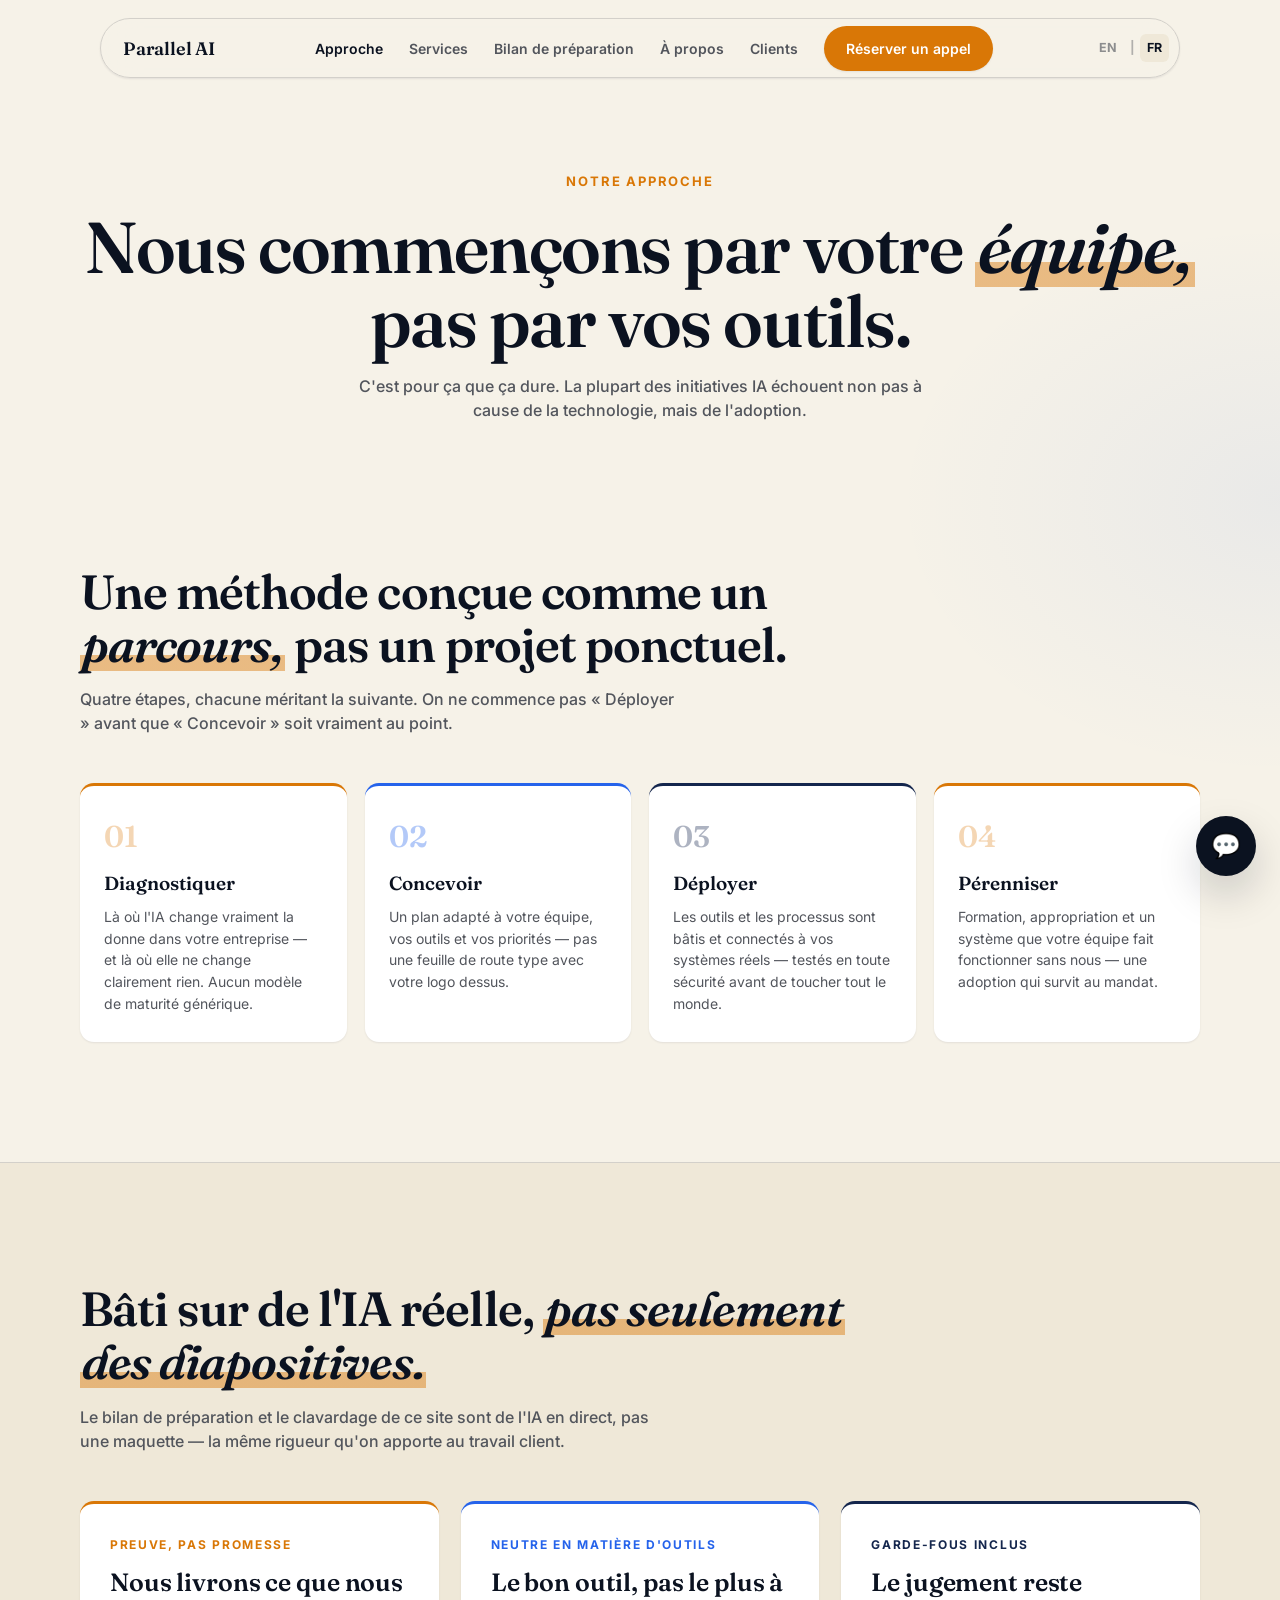
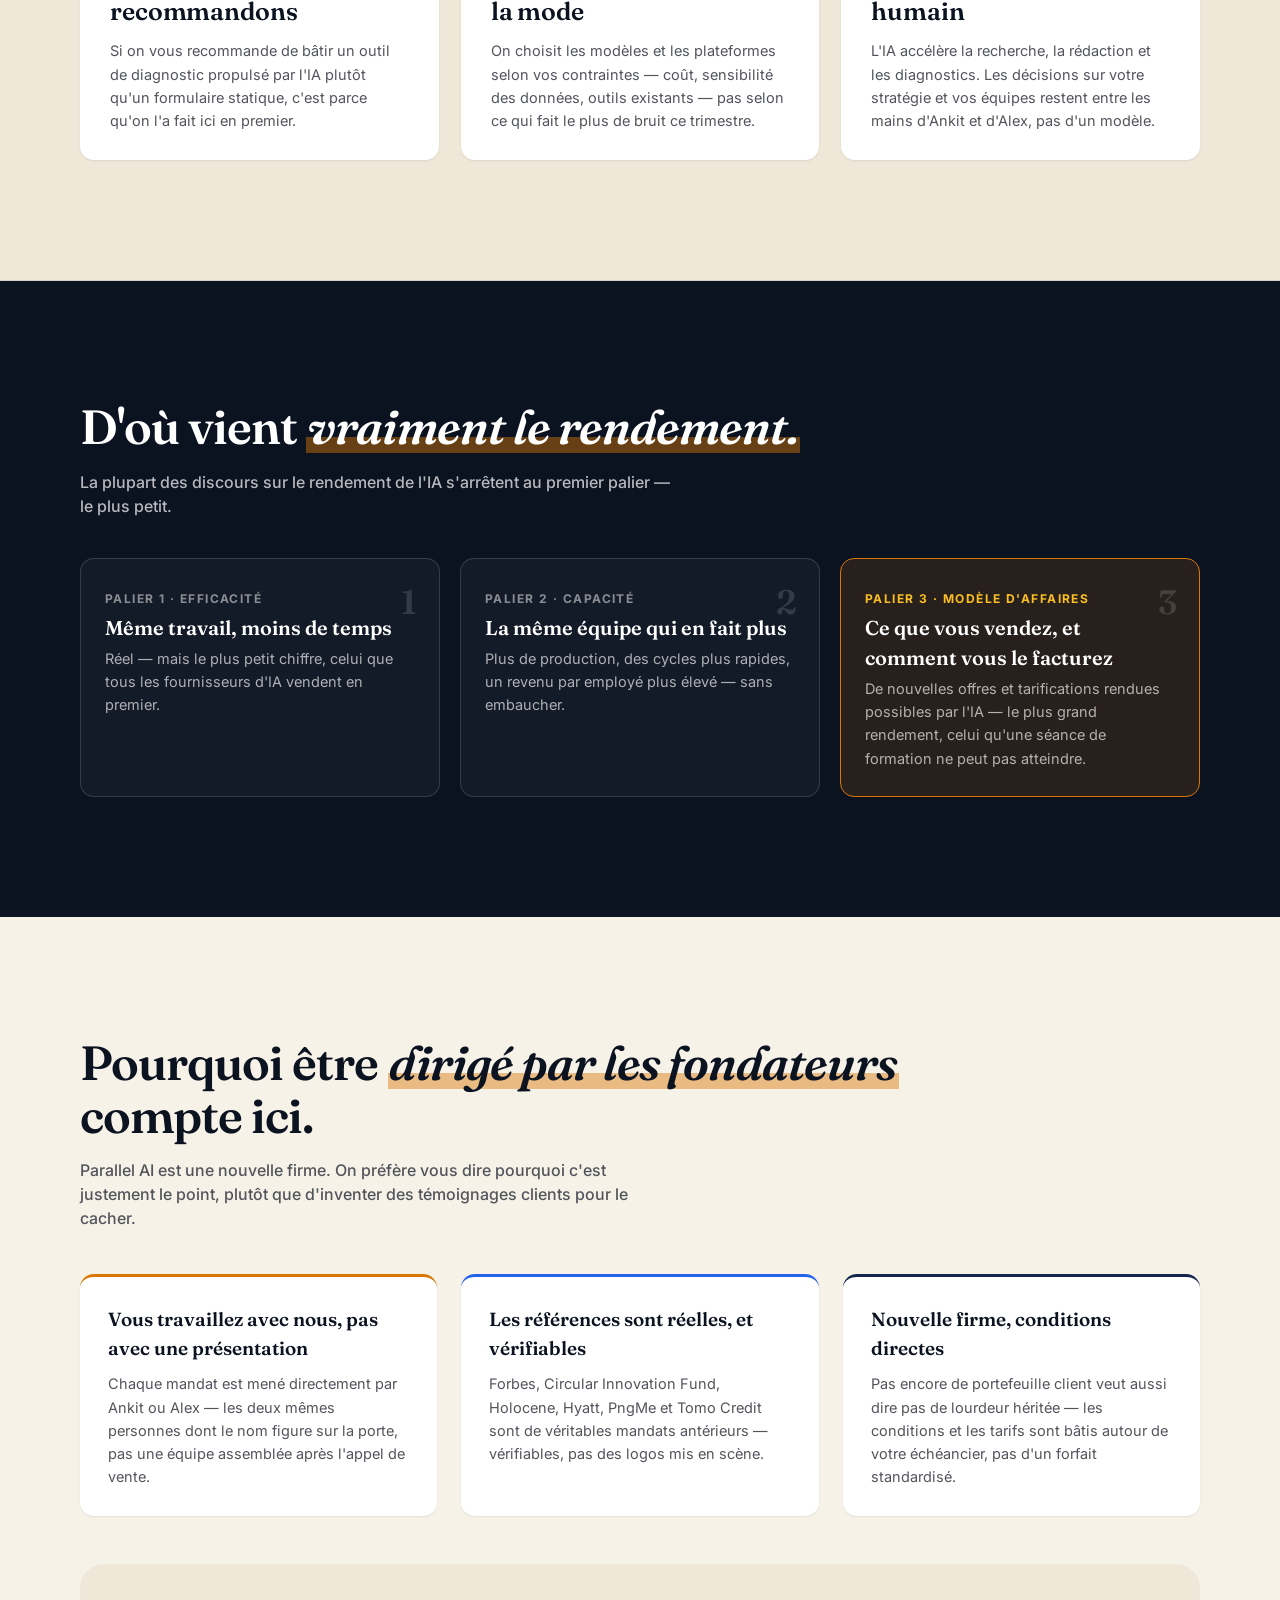
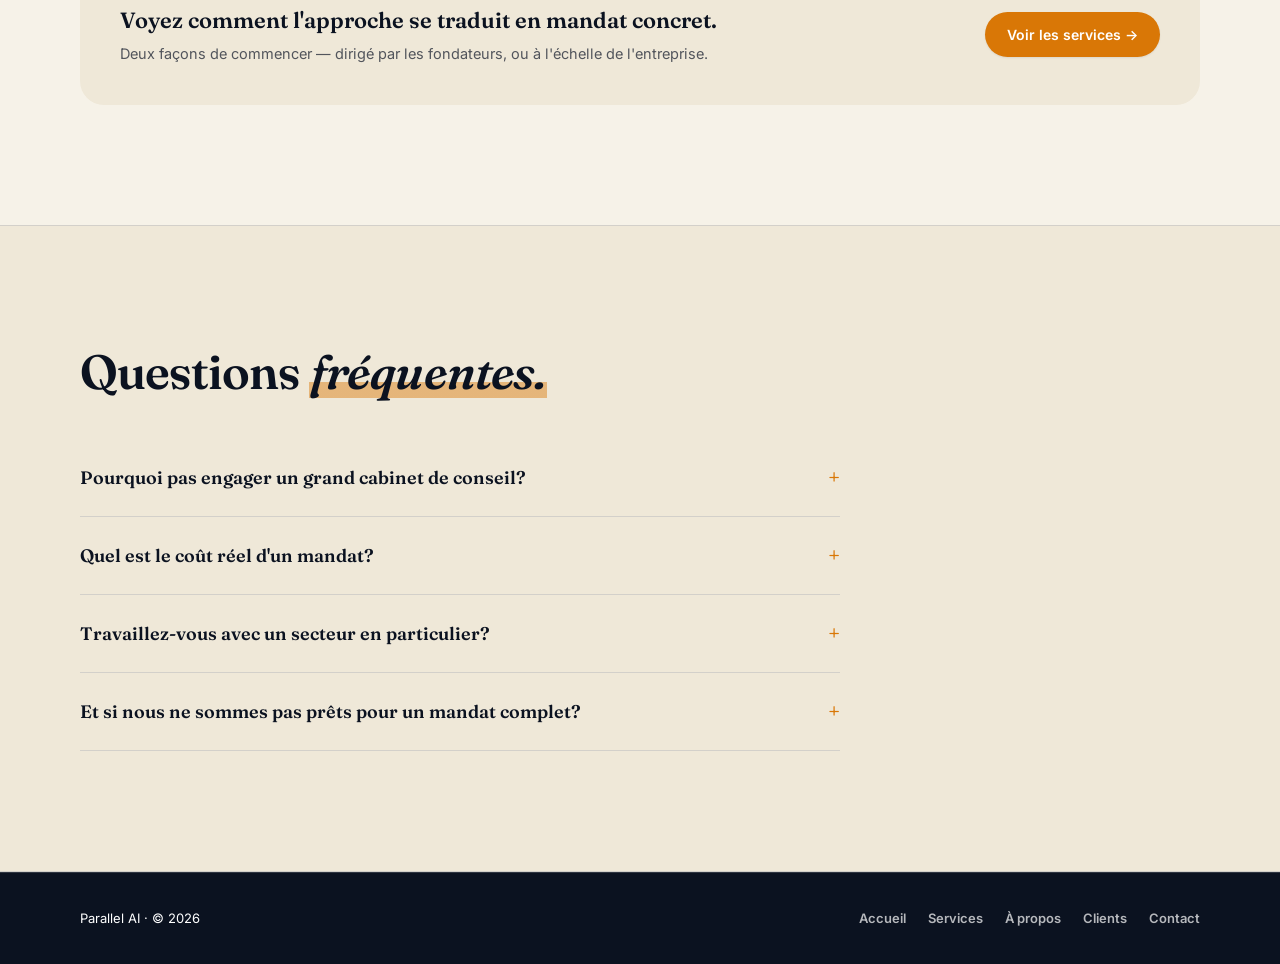
==== approach-fr.html @ 8f19efd1 "Add French/English bilingual toggle across the site Sibling -fr.html page for every route, a shared " ====
<!DOCTYPE html>
<html lang="fr">
<head>
<meta charset="UTF-8">
<meta name="viewport" content="width=device-width, initial-scale=1.0">
<title>Approche — Parallel AI</title>
<meta name="description" content="Comment fonctionne l'approche de Parallel AI en conseil IA : une méthode conçue comme un parcours, pas un projet ponctuel — diagnostiquer, concevoir, déployer, pérenniser.">
<link rel="preconnect" href="https://fonts.googleapis.com">
<link rel="preconnect" href="https://fonts.gstatic.com" crossorigin>
<link href="https://fonts.googleapis.com/css2?family=Fraunces:opsz,wght@9..144,500;9..144,600&family=Inter:wght@400;500;600;700;800&display=swap" rel="stylesheet">
<link rel="stylesheet" href="assets/styles.css">
</head>
<body>

<nav class="floatnav" id="nav">
  <div class="nav-pill" id="navpill">
    <a class="brand" href="index-fr.html">Parallel AI</a>
    <div class="nav-links">
      <a class="navlink" href="approach-fr.html">Approche</a>
      <a class="navlink" href="services-fr.html">Services</a>
      <a class="navlink" href="readiness-fr.html">Bilan de préparation</a>
      <a class="navlink" href="founders-fr.html">À propos</a>
      <a class="navlink" href="clients-fr.html">Clients</a>
      <a href="contact-fr.html" class="btn btn-primary">Réserver un appel</a>
    </div>
    <div class="lang-toggle"><a href="approach.html">EN</a><span>|</span><a href="approach-fr.html" class="active">FR</a></div>
    <button class="hamburger" id="hamburger" aria-label="Menu"></button>
  </div>
</nav>

<header class="pagehead">
  <div class="wrap">
    <p class="eyebrow reveal">Notre approche</p>
    <h1 class="display reveal">Nous commençons par votre <em>équipe,</em> pas par vos outils.</h1>
    <p class="ch-sub reveal" style="margin-left:auto;margin-right:auto;text-align:center;">C'est pour ça que ça dure. La plupart des initiatives IA échouent non pas à cause de la technologie, mais de l'adoption.</p>
  </div>
</header>

<section class="section tight">
  <div class="wrap">
    <h2 class="display reveal">Une méthode conçue comme un <em>parcours,</em> pas un projet ponctuel.</h2>
    <p class="ch-sub reveal">Quatre étapes, chacune méritant la suivante. On ne commence pas « Déployer » avant que « Concevoir » soit vraiment au point.</p>
    <div class="grid-4">
      <div class="step reveal">
        <div class="step-n">01</div>
        <h3>Diagnostiquer</h3>
        <p>Là où l'IA change vraiment la donne dans votre entreprise — et là où elle ne change clairement rien. Aucun modèle de maturité générique.</p>
      </div>
      <div class="step reveal">
        <div class="step-n">02</div>
        <h3>Concevoir</h3>
        <p>Un plan adapté à votre équipe, vos outils et vos priorités — pas une feuille de route type avec votre logo dessus.</p>
      </div>
      <div class="step reveal">
        <div class="step-n">03</div>
        <h3>Déployer</h3>
        <p>Les outils et les processus sont bâtis et connectés à vos systèmes réels — testés en toute sécurité avant de toucher tout le monde.</p>
      </div>
      <div class="step reveal">
        <div class="step-n">04</div>
        <h3>Pérenniser</h3>
        <p>Formation, appropriation et un système que votre équipe fait fonctionner sans nous — une adoption qui survit au mandat.</p>
      </div>
    </div>
  </div>
</section>

<section class="section bg-surface">
  <div class="wrap">
    <h2 class="display reveal">Bâti sur de l'IA réelle, <em>pas seulement des diapositives.</em></h2>
    <p class="ch-sub reveal">Le bilan de préparation et le clavardage de ce site sont de l'IA en direct, pas une maquette — la même rigueur qu'on apporte au travail client.</p>
    <div class="grid-3">
      <div class="card reveal">
        <span class="k">Preuve, pas promesse</span>
        <h3>Nous livrons ce que nous recommandons</h3>
        <p>Si on vous recommande de bâtir un outil de diagnostic propulsé par l'IA plutôt qu'un formulaire statique, c'est parce qu'on l'a fait ici en premier.</p>
      </div>
      <div class="card reveal">
        <span class="k">Neutre en matière d'outils</span>
        <h3>Le bon outil, pas le plus à la mode</h3>
        <p>On choisit les modèles et les plateformes selon vos contraintes — coût, sensibilité des données, outils existants — pas selon ce qui fait le plus de bruit ce trimestre.</p>
      </div>
      <div class="card reveal">
        <span class="k">Garde-fous inclus</span>
        <h3>Le jugement reste humain</h3>
        <p>L'IA accélère la recherche, la rédaction et les diagnostics. Les décisions sur votre stratégie et vos équipes restent entre les mains d'Ankit et d'Alex, pas d'un modèle.</p>
      </div>
    </div>
  </div>
</section>

<section class="section bg-dark">
  <div class="wrap">
    <h2 class="display reveal">D'où vient <em>vraiment le rendement.</em></h2>
    <p class="ch-sub reveal">La plupart des discours sur le rendement de l'IA s'arrêtent au premier palier — le plus petit.</p>
    <div class="pg-grid3">
      <div class="tier-box reveal"><span class="tb-n">1</span><span class="tb-k">Palier 1 · Efficacité</span><h3>Même travail, moins de temps</h3><p>Réel — mais le plus petit chiffre, celui que tous les fournisseurs d'IA vendent en premier.</p></div>
      <div class="tier-box reveal"><span class="tb-n">2</span><span class="tb-k">Palier 2 · Capacité</span><h3>La même équipe qui en fait plus</h3><p>Plus de production, des cycles plus rapides, un revenu par employé plus élevé — sans embaucher.</p></div>
      <div class="tier-box t3 reveal"><span class="tb-n">3</span><span class="tb-k">Palier 3 · Modèle d'affaires</span><h3>Ce que vous vendez, et comment vous le facturez</h3><p>De nouvelles offres et tarifications rendues possibles par l'IA — le plus grand rendement, celui qu'une séance de formation ne peut pas atteindre.</p></div>
    </div>
  </div>
</section>

<section class="section">
  <div class="wrap">
    <h2 class="display reveal">Pourquoi être <em>dirigé par les fondateurs</em> compte ici.</h2>
    <p class="ch-sub reveal">Parallel AI est une nouvelle firme. On préfère vous dire pourquoi c'est justement le point, plutôt que d'inventer des témoignages clients pour le cacher.</p>
    <div class="trust-grid">
      <div class="trust-card reveal">
        <h4>Vous travaillez avec nous, pas avec une présentation</h4>
        <p>Chaque mandat est mené directement par Ankit ou Alex — les deux mêmes personnes dont le nom figure sur la porte, pas une équipe assemblée après l'appel de vente.</p>
      </div>
      <div class="trust-card reveal">
        <h4>Les références sont réelles, et vérifiables</h4>
        <p>Forbes, Circular Innovation Fund, Holocene, Hyatt, PngMe et Tomo Credit sont de véritables mandats antérieurs — vérifiables, pas des logos mis en scène.</p>
      </div>
      <div class="trust-card reveal">
        <h4>Nouvelle firme, conditions directes</h4>
        <p>Pas encore de portefeuille client veut aussi dire pas de lourdeur héritée — les conditions et les tarifs sont bâtis autour de votre échéancier, pas d'un forfait standardisé.</p>
      </div>
    </div>
    <div class="cta-band reveal">
      <div>
        <h3>Voyez comment l'approche se traduit en mandat concret.</h3>
        <p>Deux façons de commencer — dirigé par les fondateurs, ou à l'échelle de l'entreprise.</p>
      </div>
      <a href="services-fr.html" class="btn btn-primary">Voir les services →</a>
    </div>
  </div>
</section>

<section class="section bg-surface" id="faq">
  <div class="wrap">
    <h2 class="display reveal">Questions <em>fréquentes.</em></h2>
    <div class="faq-list">
      <details class="faq-item reveal">
        <summary>Pourquoi pas engager un grand cabinet de conseil?</summary>
        <p>Surtout une question d'échelle — un grand cabinet vous donne un associé pour l'appel de vente et des analystes pour le travail. Ici, les fondateurs font le travail eux-mêmes. C'est un compromis : moins de profondeur d'équipe, mais plus d'imputabilité directe et de rapidité.</p>
      </details>
      <details class="faq-item reveal">
        <summary>Quel est le coût réel d'un mandat?</summary>
        <p>On n'a pas publié de tarifs fixes — Parallel AI est assez jeune pour préférer adapter le prix à votre situation lors d'un appel plutôt que de citer un chiffre qui ne correspond pas. Demandez au concierge ou réservez un appel pour en discuter vraiment.</p>
      </details>
      <details class="faq-item reveal">
        <summary>Travaillez-vous avec un secteur en particulier?</summary>
        <p>Le parcours direct d'Ankit est en fintech et technologies propres, mais la méthode — diagnostiquer, concevoir, déployer, pérenniser — n'est pas propre à un secteur. Si votre équipe a des outils d'IA sans adoption, ou aucune stratégie du tout, c'est le vrai signal à surveiller.</p>
      </details>
      <details class="faq-item reveal">
        <summary>Et si nous ne sommes pas prêts pour un mandat complet?</summary>
        <p>Commencez par le bilan de préparation gratuit — quatre questions, aucun courriel, un bilan généré en direct par l'IA sur votre situation. Il est conçu pour vous dire honnêtement si le moment n'est pas bon, pas seulement pour vous convaincre.</p>
      </details>
    </div>
  </div>
</section>

<section class="foot bg-dark" style="padding-top:36px;">
  <div class="wrap" style="display:flex;justify-content:space-between;align-items:center;gap:20px;flex-wrap:wrap;width:100%;">
    <span>Parallel AI · © 2026</span>
    <div class="foot-links">
      <a href="index-fr.html">Accueil</a><a href="services-fr.html">Services</a><a href="founders-fr.html">À propos</a><a href="clients-fr.html">Clients</a><a href="contact-fr.html">Contact</a>
    </div>
  </div>
</section>

<div class="bot" id="bot">
  <span class="bot-icon">💬</span>
  <div class="bot-head">
    <span class="dot"></span>
    <div class="who">Concierge Parallel<span>Assisté par IA, posez vos questions</span></div>
    <button class="bot-close" id="bot-close">×</button>
  </div>
  <div class="bot-panel">
    <div class="bot-thread" id="bot-thread">
      <div class="msg bot-m">Des questions sur la stratégie IA, l'adoption ou notre façon de travailler? Demandez-moi n'importe quoi — je répondrai honnêtement.</div>
    </div>
    <div class="bot-chips" id="bot-chips">
      <button class="bot-chip">Quel est le coût d'un mandat?</button>
      <button class="bot-chip">Pourquoi pas un grand cabinet de conseil?</button>
      <button class="bot-chip">Puis-je parler à quelqu'un?</button>
    </div>
    <div class="bot-input-row">
      <input type="text" id="bot-input" placeholder="Posez votre question…">
      <button class="bot-send" id="bot-send">Envoyer</button>
    </div>
  </div>
</div>

<script src="assets/site.js"></script>
</body>
</html>
---- assets/styles.css ----
/* ==========================================================================
   Parallel AI — shared design system

   v2 palette (warmed up toward a more "natural" feel — bosio.digital was
   the reference point for the warmth/highlight *idea*, not the exact
   values: ink/paper/highlighter-mark as a family of moves, not a hex-for-
   hex copy of their cream/black/yellow. Parallel AI keeps its own values
   throughout):
     - --background/--surface moved from a cool pale-blue-white to a warm
       paper tone — the single biggest lever for "natural vs. corporate SaaS."
     - --accent is now amber (was electric blue) — amber is the primary
       highlight/CTA color site-wide: buttons, the headline highlighter-mark
       under emphasized words, progress dots, badges.
     - --link (was named --annotation) carries the demoted blue — still
       present as a secondary accent (the 2nd color in card-grid rotations),
       just no longer the loudest color on the page.
     - --secondary (dark navy) is unchanged — still used for dark surfaces,
       avatar-initial backgrounds, and the 3rd rotation color.
   Spacing/layout convention (--pad-h / --section-py / --max-w responsive
   token pattern) modeled on sophrosynesystems.org's Section/Container
   approach — unchanged, bosio's own spacing scale is already close to this.
   ========================================================================== */

:root {
  --primary: #0B1220;
  --secondary: #14264D;
  --background: #F6F2E8;
  --accent: #D97706;
  --surface: #EFE8D8;
  --link: #2563EB;
  --ink: #0B1220;
  --ink-soft: color-mix(in srgb, var(--ink) 70%, var(--background));
  --ink-muted: color-mix(in srgb, var(--ink) 45%, var(--background));
  --line: color-mix(in srgb, var(--ink) 15%, var(--background));
  --line-strong: color-mix(in srgb, var(--ink) 30%, var(--background));
  --font-display: 'Fraunces', Georgia, serif;
  --font-body: 'Inter', -apple-system, BlinkMacSystemFont, 'Segoe UI', sans-serif;
  --r-md: 8px; --r-lg: 14px; --r-xl: 24px; --r-pill: 999px;
  --shadow-sm: 0 1px 2px color-mix(in srgb, var(--ink) 8%, transparent);
  --shadow-md: 0 4px 14px color-mix(in srgb, var(--ink) 12%, transparent);
  --shadow-lg: 0 18px 40px color-mix(in srgb, var(--ink) 18%, transparent);
  --ease: cubic-bezier(0.16, 1, 0.3, 1);

  /* layout rhythm */
  --pad-h: 80px;
  --max-w: 1200px;
  --section-py: 120px;
}
@media (max-width: 1024px) { :root { --pad-h: 48px; } }
@media (max-width: 768px)  { :root { --pad-h: 28px; --section-py: 72px; } }
@media (max-width: 480px)  { :root { --pad-h: 20px; --section-py: 56px; } }

* { box-sizing: border-box; margin: 0; padding: 0; }
html { scroll-behavior: smooth; }
body { font-family: var(--font-body); color: var(--ink); line-height: 1.5; overflow-x: hidden;
  background:
    radial-gradient(720px 480px at 12% -8%, color-mix(in srgb, var(--accent) 7%, transparent), transparent 65%),
    radial-gradient(640px 460px at 100% 12%, color-mix(in srgb, var(--link) 6%, transparent), transparent 60%),
    var(--background);
}
img { max-width: 100%; display: block; }
a { color: inherit; text-decoration: none; }
button { font-family: inherit; cursor: pointer; }

/* amber highlighter-mark utility */
.hl { background: color-mix(in srgb, var(--accent) 30%, transparent); padding: 0 .12em; border-radius: 3px; }
.bg-dark .hl { background: color-mix(in srgb, var(--accent) 42%, transparent); }

.wrap { max-width: var(--max-w); margin: 0 auto; }
.section { padding: var(--section-py) var(--pad-h); position: relative; }
.section.tight { padding-top: calc(var(--section-py) * 0.2); }
.section.bg-surface { background: var(--surface); border-top: 1px solid var(--line); border-bottom: 1px solid var(--line); }
.section.bg-white { background: #fff; border-top: 1px solid var(--line); border-bottom: 1px solid var(--line); }
.section.bg-dark { background: var(--primary); color: #fff; }
.hairline { height: 1px; background: var(--line); border: 0; }

/* hidden only once JS confirms it can reveal them again — no-JS visitors always see content */
.js .reveal { opacity: 0; transform: translateY(16px); transition: opacity .6s var(--ease), transform .6s var(--ease); }
.reveal.in { opacity: 1; transform: translateY(0); }
@media (prefers-reduced-motion: reduce) {
  .js .reveal { opacity: 1; transform: none; transition: none; }
}

/* ---------- type ---------- */
.eyebrow { font-size: 13px; letter-spacing: .14em; text-transform: uppercase; font-weight: 700; color: var(--accent); margin-bottom: 18px; }
.bg-dark .eyebrow { color: #FBBF24; }
h1.display, h2.display { font-family: var(--font-display); font-weight: 600; letter-spacing: -0.02em; color: var(--primary); }
.bg-dark h1.display, .bg-dark h2.display { color: #fff; }
h1.display { font-size: clamp(38px, 6vw, 72px); line-height: 1.03; }
h2.display { font-size: clamp(30px, 4vw, 48px); line-height: 1.1; max-width: 820px; }
.display em {
  font-style: italic; color: var(--ink); position: relative; padding: 0 .04em;
  background: linear-gradient(to top, transparent 0.06em, color-mix(in srgb, var(--accent) 45%, transparent) 0.06em, color-mix(in srgb, var(--accent) 45%, transparent) 0.4em, transparent 0.4em);
  box-decoration-break: clone; -webkit-box-decoration-break: clone;
}
.bg-dark .display em { color: #fff; }
.ch-sub { margin-top: 16px; font-size: 16px; color: var(--ink-soft); max-width: 600px; font-weight: 500; }
.bg-dark .ch-sub { color: rgba(255,255,255,0.7); }
.hero-sub { font-size: 18px; color: var(--ink-soft); max-width: 560px; margin: 20px auto 0; line-height: 1.6; }

/* ---------- floating pill nav ---------- */
nav.floatnav { position: fixed; top: 0; left: 0; right: 0; z-index: 100; display: flex; justify-content: center; padding: 18px var(--pad-h); pointer-events: none; }
.nav-pill { pointer-events: auto; display: flex; align-items: center; justify-content: space-between; gap: 24px; width: 100%; max-width: 1080px;
  background: color-mix(in srgb, var(--background) 82%, transparent); backdrop-filter: blur(18px) saturate(1.1);
  border: 1px solid var(--line); border-radius: var(--r-pill); padding: 8px 10px 8px 22px; height: 60px;
  box-shadow: var(--shadow-sm); transition: box-shadow .25s var(--ease); }
.nav-pill.solid { box-shadow: var(--shadow-lg); }
.brand { font-family: var(--font-display); font-weight: 600; font-size: 18px; color: var(--primary); letter-spacing: -0.01em; flex-shrink: 0; }
.nav-links { display: flex; align-items: center; gap: 26px; }
.nav-links a.navlink { font-size: 14px; font-weight: 600; color: var(--ink-soft); transition: color .15s; }
.nav-links a.navlink:hover, .nav-links a.navlink.active { color: var(--primary); }
.lang-toggle { display: flex; align-items: center; gap: 5px; font-family: var(--font-body); font-size: 12.5px; font-weight: 700; flex-shrink: 0; }
.lang-toggle a { padding: 5px 7px; border-radius: 6px; color: var(--ink-muted); letter-spacing: .02em; }
.lang-toggle a:hover { color: var(--primary); }
.lang-toggle a.active { color: var(--primary); background: var(--surface); cursor: default; }
.lang-toggle span { color: var(--line-strong); }
.btn { display: inline-flex; align-items: center; gap: 8px; font-weight: 600; font-size: 14px; padding: 12px 22px; border-radius: var(--r-pill); transition: all .15s var(--ease); border: none; cursor: pointer; font-family: var(--font-body); }
.btn-primary { background: var(--accent); color: #fff; box-shadow: var(--shadow-sm); }
.btn-primary:hover { transform: translateY(-1px); background: var(--secondary); box-shadow: var(--shadow-md); }
.btn-ghost { color: var(--primary); background: transparent; border: 1px solid var(--line-strong); }
.btn-ghost:hover { border-color: var(--accent); color: var(--accent); }
.hamburger { display: none; background: none; border: none; cursor: pointer; width: 40px; height: 40px; align-items: center; justify-content: center; }
.hamburger::before { content:''; width: 18px; height: 12px; background:
  linear-gradient(var(--ink), var(--ink)) 0 0/100% 2px no-repeat,
  linear-gradient(var(--ink), var(--ink)) 0 5px/100% 2px no-repeat,
  linear-gradient(var(--ink), var(--ink)) 0 10px/100% 2px no-repeat; }
@media (max-width: 860px) {
  .nav-links { display: none; } .hamburger { display: flex; } .nav-pill { position: relative; }
  .nav-pill.menu-open .nav-links { display: flex; flex-direction: column; align-items: flex-start; gap: 14px; position: absolute; top: calc(100% + 10px); left: 0; right: 0;
    background: var(--background); border: 1px solid var(--line); border-radius: 16px; padding: 20px 22px; box-shadow: var(--shadow-lg); }
}
@media (max-width: 400px) { .brand { font-size: 15px; } .nav-pill { padding: 8px 8px 8px 16px; gap: 12px; } }

/* ---------- page header (non-home pages) ---------- */
.pagehead { padding: calc(var(--section-py) * 1.1 + 40px) var(--pad-h) var(--section-py); text-align: center; }
.pagehead .wrap { display: flex; flex-direction: column; align-items: center; }

/* ---------- hero (home) ---------- */
.hero-frame { position: relative; padding: calc(var(--section-py) + 40px) var(--pad-h) 40px; min-height: min(80vh, 80svh); display: flex; flex-direction: column; justify-content: center; overflow: hidden; }
.hero-frame::before { content: ''; position: absolute; inset: 0; z-index: 0; pointer-events: none;
  background:
    radial-gradient(560px 420px at 18% 20%, color-mix(in srgb, var(--accent) 10%, transparent), transparent 70%),
    radial-gradient(480px 380px at 85% 65%, color-mix(in srgb, var(--link) 9%, transparent), transparent 70%); }
#field { position: absolute; inset: 0; width: 100%; height: 100%; z-index: 0; }
.hero-inner { position: relative; z-index: 1; display: flex; flex-direction: column; align-items: center; text-align: center; max-width: var(--max-w); margin: 0 auto; }

.sig-lockup { margin-top: 32px; display: flex; flex-direction: column; align-items: center; gap: 10px; }
.sig-faces { display: flex; align-items: center; }
.sig-faces img, .sig-faces .initials { width: 100px; height: 100px; border-radius: 50%; object-fit: cover; border: 2px solid var(--primary); box-shadow: 0 0 0 5px var(--background); }
.sig-faces img.l { z-index: 1; }
.sig-faces .s { margin-left: -26px; }
.sig-faces .initials { display: flex; align-items: center; justify-content: center; background: var(--secondary); color: #fff; font-family: var(--font-display); font-weight: 600; font-size: 30px; }
.sig-names { display: flex; margin-top: 4px; }
.sig-names .nm { width: 100px; text-align: center; font-size: 13px; font-weight: 700; color: var(--primary); }
.sig-names .nm + .nm { margin-left: -26px; }
.sig-role { font-size: 12px; letter-spacing: .14em; text-transform: uppercase; color: var(--ink-muted); font-weight: 600; margin-top: 2px; }

.hero-ask { margin-top: 30px; width: min(600px, 100%); }
.askbar { display: flex; align-items: center; gap: 8px; background: #fff; border-radius: var(--r-pill); padding: 6px 6px 6px 22px; box-shadow: var(--shadow-md); }
.askbar:focus-within { box-shadow: var(--shadow-lg); }
.askbar input { flex: 1; border: none; outline: none; background: transparent; font-size: 16px; font-weight: 600; color: var(--ink); padding: 13px 0; min-width: 0; font-family: var(--font-body); }
.askbar input::placeholder { color: var(--ink-muted); }
.askbar button { background: var(--accent); color: #fff; border: none; border-radius: var(--r-pill); font-weight: 600; font-size: 14px; padding: 12px 22px; cursor: pointer; transition: transform .15s var(--ease), background .15s; }
.askbar button:hover { transform: translateY(-1px); background: var(--secondary); }
.ask-chips { display: flex; flex-wrap: wrap; gap: 8px; justify-content: center; margin-top: 16px; max-width: 720px; }
.ask-chip { font-size: 13.5px; font-weight: 600; color: var(--ink); background: #fff; border: 1px solid var(--line); border-radius: var(--r-pill); padding: 10px 18px; cursor: pointer; box-shadow: var(--shadow-sm); transition: all .15s var(--ease); }
.ask-chip:hover { background: var(--primary); color: #fff; transform: translateY(-2px); }

/* ---------- credibility strip + marquee ---------- */
.cred-inner { display: flex; flex-direction: column; align-items: center; gap: 18px; text-align: center; }
.cred-line { font-size: 15px; font-weight: 600; color: var(--ink-soft); letter-spacing: -0.005em; }
.cred-line b { color: var(--primary); font-weight: 700; }
.credmarq { width: 100%; overflow: hidden; -webkit-mask-image: linear-gradient(90deg, transparent, #000 12%, #000 88%, transparent); mask-image: linear-gradient(90deg, transparent, #000 12%, #000 88%, transparent); }
.credtrack { display: flex; align-items: center; gap: 88px; width: max-content; animation: marq 60s linear infinite; }
.credmarq:hover .credtrack { animation-play-state: paused; }
@keyframes marq { from { transform: translateX(0); } to { transform: translateX(-50%); } }
.lg-item img { height: 40px; width: auto; max-width: 200px; object-fit: contain; filter: grayscale(1); opacity: .75; transition: all .2s; }
.lg-item:hover img { filter: grayscale(0); opacity: 1; }
.lg-item .lg-word { font-family: var(--font-display); font-weight: 600; font-size: 22px; letter-spacing: -0.01em; color: var(--ink-soft); opacity: .8; transition: all .2s; white-space: nowrap; }
.lg-item:hover .lg-word { color: var(--primary); opacity: 1; }

/* ---------- cards: pillars / capabilities / trust ---------- */
.grid-3 { display: grid; grid-template-columns: repeat(3, 1fr); gap: 22px; margin-top: 48px; }
.card { background: #fff; border-radius: var(--r-lg); padding: 32px 30px 28px; display: flex; flex-direction: column; gap: 14px; position: relative;
  box-shadow: var(--shadow-sm); transition: transform .2s var(--ease), box-shadow .2s var(--ease); }
.card:hover { transform: translateY(-4px); box-shadow: var(--shadow-md); }
.card { border-top: 3px solid var(--accent); }
.card .k { font-size: 12px; letter-spacing: .14em; text-transform: uppercase; color: var(--accent); font-weight: 700; }
.card h3 { font-family: var(--font-display); font-weight: 600; font-size: 25px; letter-spacing: -0.005em; line-height: 1.15; color: var(--primary); }
.card p { font-size: 14.5px; color: var(--ink-soft); line-height: 1.6; flex: 1; }
.card .card-link { font-size: 14px; font-weight: 700; color: var(--accent); margin-top: 4px; }
.card .card-link:hover { color: var(--secondary); }
/* rotate the accent color across repeating card grids so it isn't uniformly blue */
.grid-3 .card:nth-of-type(3n+2), .grid-2 .card:nth-of-type(2n) { border-top-color: var(--link); }
.grid-3 .card:nth-of-type(3n+2) .k, .grid-2 .card:nth-of-type(2n) .k { color: var(--link); }
.grid-3 .card:nth-of-type(3n) { border-top-color: var(--secondary); }
.grid-3 .card:nth-of-type(3n) .k { color: var(--secondary); }
@media (max-width: 900px) { .grid-3 { grid-template-columns: 1fr; } }

.grid-2 { display: grid; grid-template-columns: repeat(2, 1fr); gap: 22px; margin-top: 48px; }
@media (max-width: 760px) { .grid-2 { grid-template-columns: 1fr; } }

/* ---------- method / journey steps (4-up numbered) ---------- */
.grid-4 { display: grid; grid-template-columns: repeat(4, 1fr); gap: 18px; margin-top: 48px; }
.step { background: #fff; border-radius: var(--r-lg); padding: 28px 24px; box-shadow: var(--shadow-sm); border-top: 3px solid var(--accent); position: relative; }
.step .step-n { font-family: var(--font-display); font-weight: 600; font-size: 30px; color: color-mix(in srgb, var(--accent) 30%, transparent); margin-bottom: 10px; }
.step h3 { font-family: var(--font-display); font-weight: 600; font-size: 19px; color: var(--primary); margin-bottom: 8px; }
.step p { font-size: 14px; color: var(--ink-soft); line-height: 1.55; }
.grid-4 .step:nth-of-type(4n+2) { border-top-color: var(--link); }
.grid-4 .step:nth-of-type(4n+2) .step-n { color: color-mix(in srgb, var(--link) 35%, transparent); }
.grid-4 .step:nth-of-type(4n+3) { border-top-color: var(--secondary); }
.grid-4 .step:nth-of-type(4n+3) .step-n { color: color-mix(in srgb, var(--secondary) 35%, transparent); }
.grid-4 .step:nth-of-type(4n) { border-top-color: var(--accent); }
@media (max-width: 900px) { .grid-4 { grid-template-columns: repeat(2, 1fr); } }
@media (max-width: 560px) { .grid-4 { grid-template-columns: 1fr; } }

/* ---------- FAQ accordion (native <details>, no JS needed) ---------- */
.faq-list { max-width: 760px; margin-top: 40px; }
.faq-item { border-bottom: 1px solid var(--line); padding: 22px 0; }
.faq-item summary { cursor: pointer; font-family: var(--font-display); font-weight: 600; font-size: 18px; color: var(--primary); list-style: none; display: flex; justify-content: space-between; align-items: center; gap: 16px; }
.faq-item summary::-webkit-details-marker { display: none; }
.faq-item summary::after { content: '+'; font-size: 22px; color: var(--accent); flex-shrink: 0; transition: transform .2s var(--ease); }
.faq-item[open] summary::after { transform: rotate(45deg); }
.faq-item p { font-size: 15px; color: var(--ink-soft); line-height: 1.65; margin-top: 14px; max-width: 640px; }
.bg-dark .faq-item { border-bottom-color: rgba(255,255,255,0.15); }
.bg-dark .faq-item summary { color: #fff; }
.bg-dark .faq-item p { color: rgba(255,255,255,0.7); }

/* ---------- compact mid-page CTA band ---------- */
.cta-band { background: var(--surface); border-radius: var(--r-xl); padding: 40px; display: flex; align-items: center; justify-content: space-between; gap: 24px; flex-wrap: wrap; margin-top: 48px; }
.cta-band h3 { font-family: var(--font-display); font-weight: 600; font-size: 22px; color: var(--primary); }
.cta-band p { font-size: 14.5px; color: var(--ink-soft); margin-top: 6px; }

.capabilities { display: grid; grid-template-columns: repeat(3, 1fr); gap: 18px; margin-top: 40px; }
.capability { background: #fff; border-radius: var(--r-lg); padding: 26px 24px; text-align: left; box-shadow: var(--shadow-sm); transition: transform .2s var(--ease), box-shadow .2s var(--ease); }
.capability:hover { transform: translateY(-4px); box-shadow: var(--shadow-md); }
.capability .icon { width: 44px; height: 44px; border-radius: 12px; background: var(--surface); color: var(--accent); display: flex; align-items: center; justify-content: center; margin-bottom: 16px; }
.capability .icon svg { width: 22px; height: 22px; stroke: currentColor; fill: none; stroke-width: 1.75; stroke-linecap: round; stroke-linejoin: round; }
.capability h4 { font-size: 15.5px; font-weight: 700; color: var(--primary); margin-bottom: 6px; line-height: 1.3; }
.capability p { font-size: 13.5px; color: var(--ink-soft); line-height: 1.5; }
/* rotate icon tint across the 5 capabilities: blue, amber, navy, blue, amber */
.capability:nth-of-type(3n+2) .icon { background: color-mix(in srgb, var(--link) 14%, white); color: var(--link); }
.capability:nth-of-type(3n) .icon { background: color-mix(in srgb, var(--secondary) 12%, white); color: var(--secondary); }
@media (max-width: 900px) { .capabilities { grid-template-columns: repeat(2, 1fr); } }
@media (max-width: 560px) { .capabilities { grid-template-columns: 1fr; } }

/* ---------- diagnostic quiz ---------- */
.diag-cols { display: grid; grid-template-columns: 1fr 1.3fr; gap: 60px; align-items: start; margin-top: 12px; }
.diag-left { position: sticky; top: 120px; }
.stage-dots { display: flex; gap: 8px; margin-top: 26px; }
.stage-dots .sd { width: 32px; height: 5px; border-radius: 3px; background: var(--line); transition: background .3s; }
.stage-dots .sd.done { background: var(--accent); }
.iv-surface { background: var(--surface); border-radius: var(--r-lg); padding: 24px; box-shadow: var(--shadow-sm); }
.iv-head { display: flex; align-items: center; gap: 12px; border-bottom: 1px solid var(--line); padding-bottom: 16px; margin-bottom: 18px; }
.iv-head .dot { width: 8px; height: 8px; border-radius: 50%; background: var(--accent); animation: pulse 2.2s ease-in-out infinite; flex-shrink: 0; }
@keyframes pulse { 0%,100% { box-shadow: 0 0 0 0 rgba(217,119,6,.5); } 50% { box-shadow: 0 0 0 6px rgba(217,119,6,0); } }
.iv-head .who { font-size: 14px; font-weight: 700; color: var(--primary); }
.iv-head .who span { display: block; font-size: 12px; font-weight: 600; color: var(--ink-muted); letter-spacing: .06em; text-transform: uppercase; margin-top: 2px; }
.iv-q { font-size: 17px; font-weight: 600; color: var(--primary); line-height: 1.5; margin-bottom: 18px; }
.iv-chips { display: flex; flex-wrap: wrap; gap: 10px; margin-bottom: 16px; }
.iv-chip { font-size: 14px; font-weight: 600; color: var(--ink); background: #fff; border: 1px solid var(--line); border-radius: var(--r-pill); padding: 11px 18px; cursor: pointer; text-align: left; transition: all .15s var(--ease); }
.iv-chip:hover { background: var(--surface); border-color: var(--accent); transform: translateY(-2px); }
.iv-inputrow { display: flex; align-items: center; gap: 10px; background: #fff; border-radius: var(--r-pill); padding: 5px 5px 5px 18px; box-shadow: var(--shadow-sm); }
.iv-inputrow input { flex: 1; border: none; outline: none; background: transparent; font-size: 15px; color: var(--ink); padding: 11px 0; min-width: 0; font-family: var(--font-body); }
.iv-inputrow button { background: var(--accent); color: #fff; border: none; border-radius: var(--r-pill); font-weight: 600; font-size: 14px; padding: 10px 20px; cursor: pointer; }
.iv-progress { font-size: 13px; color: var(--ink-muted); margin-top: 12px; font-weight: 600; }
.diag-result { display: none; margin-top: 24px; }
.diag-result.show { display: block; }
.diag-result h3 { font-family: var(--font-display); font-weight: 600; font-size: clamp(24px, 2.6vw, 32px); color: var(--primary); margin-bottom: 16px; line-height: 1.2; }
.scan-bars { display: grid; grid-template-columns: 1fr 1fr; gap: 16px 28px; margin-bottom: 22px; }
.sbar .row { display: flex; justify-content: space-between; margin-bottom: 6px; font-size: 13px; font-weight: 600; color: var(--ink-soft); text-transform: uppercase; letter-spacing: .08em; }
.sbar .track { height: 6px; background: var(--surface); border-radius: 3px; overflow: hidden; }
.sbar .fill { height: 100%; width: 0%; background: var(--accent); border-radius: 3px; transition: width .9s var(--ease); }
.diag-body { font-size: 15.5px; line-height: 1.7; color: var(--ink-soft); border-left: 3px solid var(--accent); padding-left: 18px; max-width: 560px; }
.diag-loading { font-size: 14px; color: var(--ink-muted); font-weight: 600; }
@media (max-width: 900px) { .diag-cols { grid-template-columns: 1fr; gap: 40px; } .diag-left { position: static; } }
@media (max-width: 420px) { .scan-bars { grid-template-columns: 1fr; } }

/* ---------- offers ---------- */
.pair { display: grid; grid-template-columns: repeat(2, 1fr); gap: 24px; margin-top: 48px; }
.offer { background: #fff; border-radius: var(--r-xl); padding: 44px 40px 38px; display: flex; flex-direction: column; gap: 14px; position: relative;
  box-shadow: var(--shadow-sm); transition: transform .2s var(--ease), box-shadow .2s var(--ease); }
.offer:hover { transform: translateY(-4px); box-shadow: var(--shadow-md); }
.offer.lead { background: var(--primary); color: #fff; }
.offer .o-step { font-size: 13px; font-weight: 700; color: var(--accent); text-transform: uppercase; letter-spacing: .1em; }
.offer.lead .o-step { color: #FBBF24; }
.offer h3 { font-family: var(--font-display); font-weight: 600; font-size: clamp(24px, 2.6vw, 32px); letter-spacing: -0.01em; color: var(--primary); }
.offer.lead h3 { color: #fff; }
.offer .o-tag { font-weight: 700; font-size: 18px; color: var(--ink-soft); }
.offer.lead .o-tag { color: rgba(255,255,255,0.8); }
.offer p.o-pain, .offer p.o-outcome { font-size: 15px; line-height: 1.65; color: var(--ink-soft); }
.offer.lead p.o-pain, .offer.lead p.o-outcome { color: rgba(255,255,255,0.75); }
.offer .o-inside { font-size: 14px; color: var(--ink-soft); line-height: 1.6; }
.offer .o-inside span { display: block; font-size: 12px; font-weight: 700; text-transform: uppercase; letter-spacing: .1em; color: var(--ink-muted); margin-bottom: 4px; }
.offer.lead .o-inside { color: rgba(255,255,255,0.75); }
.offer.lead .o-inside span { color: rgba(255,255,255,0.5); }
.offer .o-meta { border-top: 1px solid var(--line); padding-top: 16px; margin-top: 4px; font-size: 13px; font-weight: 700; color: var(--ink-soft); }
.offer.lead .o-meta { border-top-color: rgba(255,255,255,0.2); color: rgba(255,255,255,0.8); }
.badge { position: absolute; top: -14px; right: 28px; font-size: 12px; font-weight: 700; letter-spacing: .1em; text-transform: uppercase; color: #fff; background: var(--accent); padding: 6px 14px; border-radius: var(--r-pill); box-shadow: var(--shadow-sm); }
@media (max-width: 900px) { .pair { grid-template-columns: 1fr; } }

/* ---------- ROI tiers (dark band) ---------- */
.pg-grid3 { display: grid; grid-template-columns: repeat(3, 1fr); gap: 20px; margin-top: 40px; }
.tier-box { background: rgba(255,255,255,0.04); border: 1px solid rgba(255,255,255,0.14); border-radius: var(--r-lg); padding: 26px 24px; position: relative; }
.tier-box .tb-n { position: absolute; top: 18px; right: 22px; font-family: var(--font-display); font-weight: 600; font-size: 34px; color: rgba(255,255,255,0.14); }
.tier-box .tb-k { font-size: 12px; letter-spacing: .12em; text-transform: uppercase; color: rgba(255,255,255,0.5); font-weight: 700; }
.tier-box h3 { font-family: var(--font-display); font-weight: 600; font-size: 20px; color: #fff; margin: 4px 0; }
.tier-box p { color: rgba(255,255,255,0.65); font-size: 14.5px; line-height: 1.6; }
.tier-box.t3 { background: rgba(217,119,6,0.14); border-color: var(--accent); }
.tier-box.t3 .tb-k { color: #FBBF24; }
@media (max-width: 860px) { .pg-grid3 { grid-template-columns: 1fr; } }

/* ---------- letter / founders ---------- */
.letter-grid { display: grid; grid-template-columns: 1.5fr 1fr; gap: 70px; align-items: start; }
.letter { font-family: var(--font-display); font-size: 19px; line-height: 1.75; font-weight: 400; color: var(--primary); max-width: 620px; }
.letter p { margin-bottom: 22px; }
.letter em { font-style: italic; color: var(--accent); }
.signatures { margin-top: 32px; display: flex; align-items: center; gap: 20px; flex-wrap: wrap; }
.sig-name { font-family: var(--font-display); font-style: italic; font-weight: 600; font-size: 24px; color: var(--primary); }
.sig-meta { font-size: 12px; color: var(--ink-muted); letter-spacing: .1em; text-transform: uppercase; line-height: 1.8; }
.founder-photos { display: flex; gap: 20px; margin-bottom: 30px; }
.fp { flex: 1; }
.fp img, .fp .initials-lg { width: 100%; aspect-ratio: 4/5; object-fit: cover; border-radius: var(--r-lg); box-shadow: var(--shadow-md); }
.fp .initials-lg { display: flex; align-items: center; justify-content: center; background: var(--secondary); color: #fff; font-family: var(--font-display); font-weight: 600; font-size: 40px; }
.fp .cap { font-size: 13px; font-weight: 700; color: var(--ink-soft); text-align: center; margin-top: 10px; }
.placeholder-note { display: inline-block; margin-top: 8px; font-size: 12px; color: var(--link); border: 1px dashed var(--link); border-radius: var(--r-md); padding: 5px 10px; }
@media (max-width: 860px) { .letter-grid { grid-template-columns: 1fr; gap: 44px; } }

/* founder bio cards (used on founders.html) */
.founders-grid { display: grid; grid-template-columns: 1fr 1fr; gap: 32px; margin-top: 48px; }
.founder-card { background: #fff; border-radius: var(--r-xl); padding: 36px; box-shadow: var(--shadow-sm); }
.founder-card img, .founder-card .initials-lg { width: 88px; height: 88px; border-radius: 50%; object-fit: cover; margin-bottom: 20px; box-shadow: var(--shadow-md); }
.founder-card .initials-lg { display: flex; align-items: center; justify-content: center; background: var(--secondary); color: #fff; font-family: var(--font-display); font-weight: 600; font-size: 28px; }
.founder-card h3 { font-family: var(--font-display); font-weight: 600; font-size: 22px; color: var(--primary); margin-bottom: 4px; }
.founder-card .role { font-size: 13px; font-weight: 700; color: var(--accent); text-transform: uppercase; letter-spacing: .08em; margin-bottom: 16px; }
.founder-card p { font-size: 14.5px; color: var(--ink-soft); line-height: 1.65; margin-bottom: 10px; }
@media (max-width: 860px) { .founders-grid { grid-template-columns: 1fr; } }

/* ---------- timeline (year / rail / card) ---------- */
.timeline { position: relative; margin-top: 44px; }
.timeline-step { display: grid; grid-template-columns: 112px 34px 1fr; align-items: start; }
.timeline-yr { font-family: var(--font-display); font-weight: 600; font-size: clamp(26px, 3vw, 38px); line-height: 1; letter-spacing: -0.01em; color: var(--primary); padding-top: 2px; }
.timeline-yr small { display: block; font-size: 12px; font-weight: 700; color: var(--ink-muted); margin-top: 6px; letter-spacing: .02em; }
.timeline-rail { position: relative; align-self: stretch; }
.timeline-rail::before { content: ''; position: absolute; left: 50%; transform: translateX(-50%); width: 2px; background: var(--line); top: 0; bottom: 0; }
.timeline-step:first-child .timeline-rail::before { top: 16px; }
.timeline-step:last-child .timeline-rail::before { bottom: calc(100% - 16px); }
.timeline-dot { position: absolute; left: 50%; top: 16px; transform: translate(-50%, -50%); width: 14px; height: 14px; border-radius: 50%; background: var(--accent); box-shadow: 0 0 0 5px var(--background), 0 1px 3px rgba(11,18,32,.2); }
.timeline-step:nth-child(2) .timeline-dot { background: var(--link); }
.timeline-step:nth-child(3) .timeline-dot { background: var(--secondary); }
.timeline-card { background: #fff; border-radius: var(--r-lg); padding: 22px 24px 24px; margin: 0 0 22px; box-shadow: var(--shadow-sm); }
.timeline-step:last-child .timeline-card { margin-bottom: 0; }
.timeline-era { display: inline-block; font-size: 11px; font-weight: 700; letter-spacing: .12em; text-transform: uppercase; color: var(--accent); margin-bottom: 6px; }
.timeline-step:nth-child(2) .timeline-era { color: var(--link); }
.timeline-step:nth-child(3) .timeline-era { color: var(--secondary); }
.timeline-card h3 { font-family: var(--font-display); font-weight: 600; font-size: 19px; letter-spacing: -0.005em; color: var(--primary); margin-bottom: 8px; line-height: 1.25; }
.timeline-card p { font-size: 14.5px; color: var(--ink-soft); line-height: 1.6; }
@media (max-width: 640px) {
  .timeline-step { grid-template-columns: 56px 22px 1fr; }
  .timeline-yr { font-size: 18px; }
  .timeline-card { padding: 16px 16px 18px; }
  .timeline-card h3 { font-size: 17px; }
}

/* ---------- articles ---------- */
.arts-grid { display: grid; grid-template-columns: repeat(3, 1fr); gap: 24px; margin-top: 44px; }
.art { background: #fff; border-radius: var(--r-lg); overflow: hidden; box-shadow: var(--shadow-sm); transition: transform .2s var(--ease), box-shadow .2s var(--ease); display: flex; flex-direction: column; }
.art:hover { transform: translateY(-4px); box-shadow: var(--shadow-md); }
.a-cover { height: 8px; background: var(--accent); }
.a-cover.m2 { background: var(--link); }
.a-cover.m3 { background: var(--secondary); }
.a-body { padding: 24px 26px 26px; display: flex; flex-direction: column; gap: 12px; flex: 1; }
.a-chip { font-size: 12px; font-weight: 700; text-transform: uppercase; letter-spacing: .1em; color: var(--accent); }
.art h3 { font-family: var(--font-display); font-weight: 600; font-size: 19px; line-height: 1.3; color: var(--primary); }
.art p { font-size: 14px; color: var(--ink-soft); line-height: 1.6; flex: 1; }
.art .a-meta { font-size: 13px; font-weight: 700; color: var(--accent); border-top: 1px solid var(--line); padding-top: 14px; }
@media (max-width: 900px) { .arts-grid { grid-template-columns: 1fr; } }

/* ---------- trust ---------- */
.trust-grid { display: grid; grid-template-columns: repeat(3, 1fr); gap: 24px; margin-top: 44px; }
.trust-card { background: #fff; border-radius: var(--r-lg); padding: 28px; box-shadow: var(--shadow-sm); border-top: 3px solid var(--accent); }
.trust-card h4 { font-family: var(--font-display); font-weight: 600; font-size: 19px; color: var(--primary); margin-bottom: 10px; }
.trust-card p { font-size: 14.5px; color: var(--ink-soft); line-height: 1.6; }
.trust-grid .trust-card:nth-of-type(2) { border-top-color: var(--link); }
.trust-grid .trust-card:nth-of-type(3) { border-top-color: var(--secondary); }
@media (max-width: 900px) { .trust-grid { grid-template-columns: 1fr; } }

/* ---------- closing / footer ---------- */
.ch-hello { text-align: center; position: relative; overflow: hidden; padding-top: calc(var(--section-py) + 20px); }
#field-dark { position: absolute; inset: 0; width: 100%; height: 100%; z-index: 0; }
.ch-hello .wrap { position: relative; z-index: 1; }
.hello-avatars { display: flex; justify-content: center; margin-bottom: 18px; }
.hello-avatars img, .hello-avatars .initials { width: 64px; height: 64px; border-radius: 50%; object-fit: cover; border: 3px solid var(--accent); }
.hello-avatars img:first-child { margin-right: -14px; z-index: 1; position: relative; }
.hello-avatars .initials { display: flex; align-items: center; justify-content: center; background: var(--secondary); color: #fff; font-family: var(--font-display); font-weight: 600; font-size: 22px; }
.ch-hello h2 { font-family: var(--font-display); font-weight: 600; font-size: clamp(42px, 7vw, 88px); letter-spacing: -0.02em; line-height: 1.02; }
.ch-hello h2 em { font-style: italic; color: var(--accent); }
.ch-hello .sub { max-width: 480px; margin: 20px auto 0; color: rgba(255,255,255,0.68); font-size: 16px; line-height: 1.6; }
.hello-ctas { margin-top: 36px; }
.news-strip { margin-top: 90px; border-top: 1px solid rgba(255,255,255,0.15); padding: 36px var(--pad-h); display: flex; align-items: center; justify-content: space-between; gap: 24px; flex-wrap: wrap; text-align: left; }
.news-strip b { font-family: var(--font-display); font-weight: 600; font-size: 20px; display: block; }
.news-strip span { font-size: 12px; letter-spacing: .1em; text-transform: uppercase; color: rgba(255,255,255,0.55); display: block; margin-top: 6px; }
.news-form { display: flex; gap: 10px; flex-wrap: wrap; }
.news-form input { font-size: 14px; padding: 12px 16px; width: 220px; border: 1px solid rgba(255,255,255,0.3); border-radius: var(--r-pill); background: transparent; color: #fff; outline: none; font-family: var(--font-body); }
.news-form input::placeholder { color: rgba(255,255,255,0.5); }
.foot { border-top: 1px solid rgba(255,255,255,0.15); padding: 28px var(--pad-h) 36px; display: flex; justify-content: space-between; align-items: center; gap: 20px; flex-wrap: wrap; font-size: 13px; color: rgba(255,255,255,0.55); }
.foot-links { display: flex; gap: 22px; }
.foot-links a { color: rgba(255,255,255,0.7); font-weight: 600; }
.foot-links a:hover { color: #fff; }
.bg-dark { background: var(--primary); color: #fff; }

/* ---------- concierge widget ---------- */
.bot { position: fixed; bottom: 24px; right: 24px; z-index: 200; width: 60px; height: 60px; border-radius: 50%; background: var(--primary); color: #fff;
  display: flex; align-items: center; justify-content: center; cursor: pointer; box-shadow: var(--shadow-lg); transition: all .3s var(--ease); font-size: 24px; }
.bot.open { width: 360px; height: 480px; border-radius: 18px; align-items: stretch; justify-content: flex-start; flex-direction: column; background: #fff; cursor: default; }
.bot-head { display: none; align-items: center; gap: 10px; padding: 14px 16px; border-bottom: 1px solid var(--line); }
.bot.open .bot-head { display: flex; }
.bot-head .dot { width: 8px; height: 8px; border-radius: 50%; background: var(--accent); animation: pulse 2.2s ease-in-out infinite; }
.bot-head .who { flex: 1; font-size: 13px; font-weight: 700; color: var(--primary); }
.bot-head .who span { display: block; font-size: 11px; font-weight: 600; color: var(--ink-muted); text-transform: uppercase; letter-spacing: .08em; }
.bot-close { background: none; border: none; color: var(--ink-muted); font-size: 18px; cursor: pointer; }
.bot-icon { display: block; }
.bot.open .bot-icon { display: none; }
.bot-panel { display: none; flex-direction: column; flex: 1; min-height: 0; }
.bot.open .bot-panel { display: flex; }
.bot-thread { flex: 1; overflow-y: auto; padding: 14px 16px; display: flex; flex-direction: column; gap: 10px; }
.msg { font-size: 13.5px; line-height: 1.55; max-width: 88%; padding: 10px 14px; border-radius: 12px; }
.msg.bot-m { background: var(--surface); color: var(--ink); align-self: flex-start; border-bottom-left-radius: 4px; }
.msg.user-m { background: var(--primary); color: #fff; align-self: flex-end; border-bottom-right-radius: 4px; }
.msg.thinking { font-size: 12px; color: var(--ink-muted); background: transparent; padding: 4px 2px; }
.bot-chips { padding: 0 16px 10px; display: flex; flex-wrap: wrap; gap: 6px; }
.bot-chip { font-size: 11.5px; color: var(--ink); border: 1px solid var(--line); border-radius: var(--r-pill); background: #fff; padding: 6px 11px; cursor: pointer; }
.bot-chip:hover { background: var(--surface); }
.bot-input-row { border-top: 1px solid var(--line); padding: 10px 12px; display: flex; gap: 8px; }
.bot-input-row input { flex: 1; border: none; outline: none; background: transparent; font-size: 13.5px; color: var(--ink); font-family: var(--font-body); }
.bot-send { background: var(--accent); border: none; border-radius: var(--r-pill); font-size: 12px; font-weight: 700; padding: 8px 14px; cursor: pointer; color: #fff; }
@media (max-width: 480px) { .bot.open { width: calc(100vw - 32px); right: 16px; } }
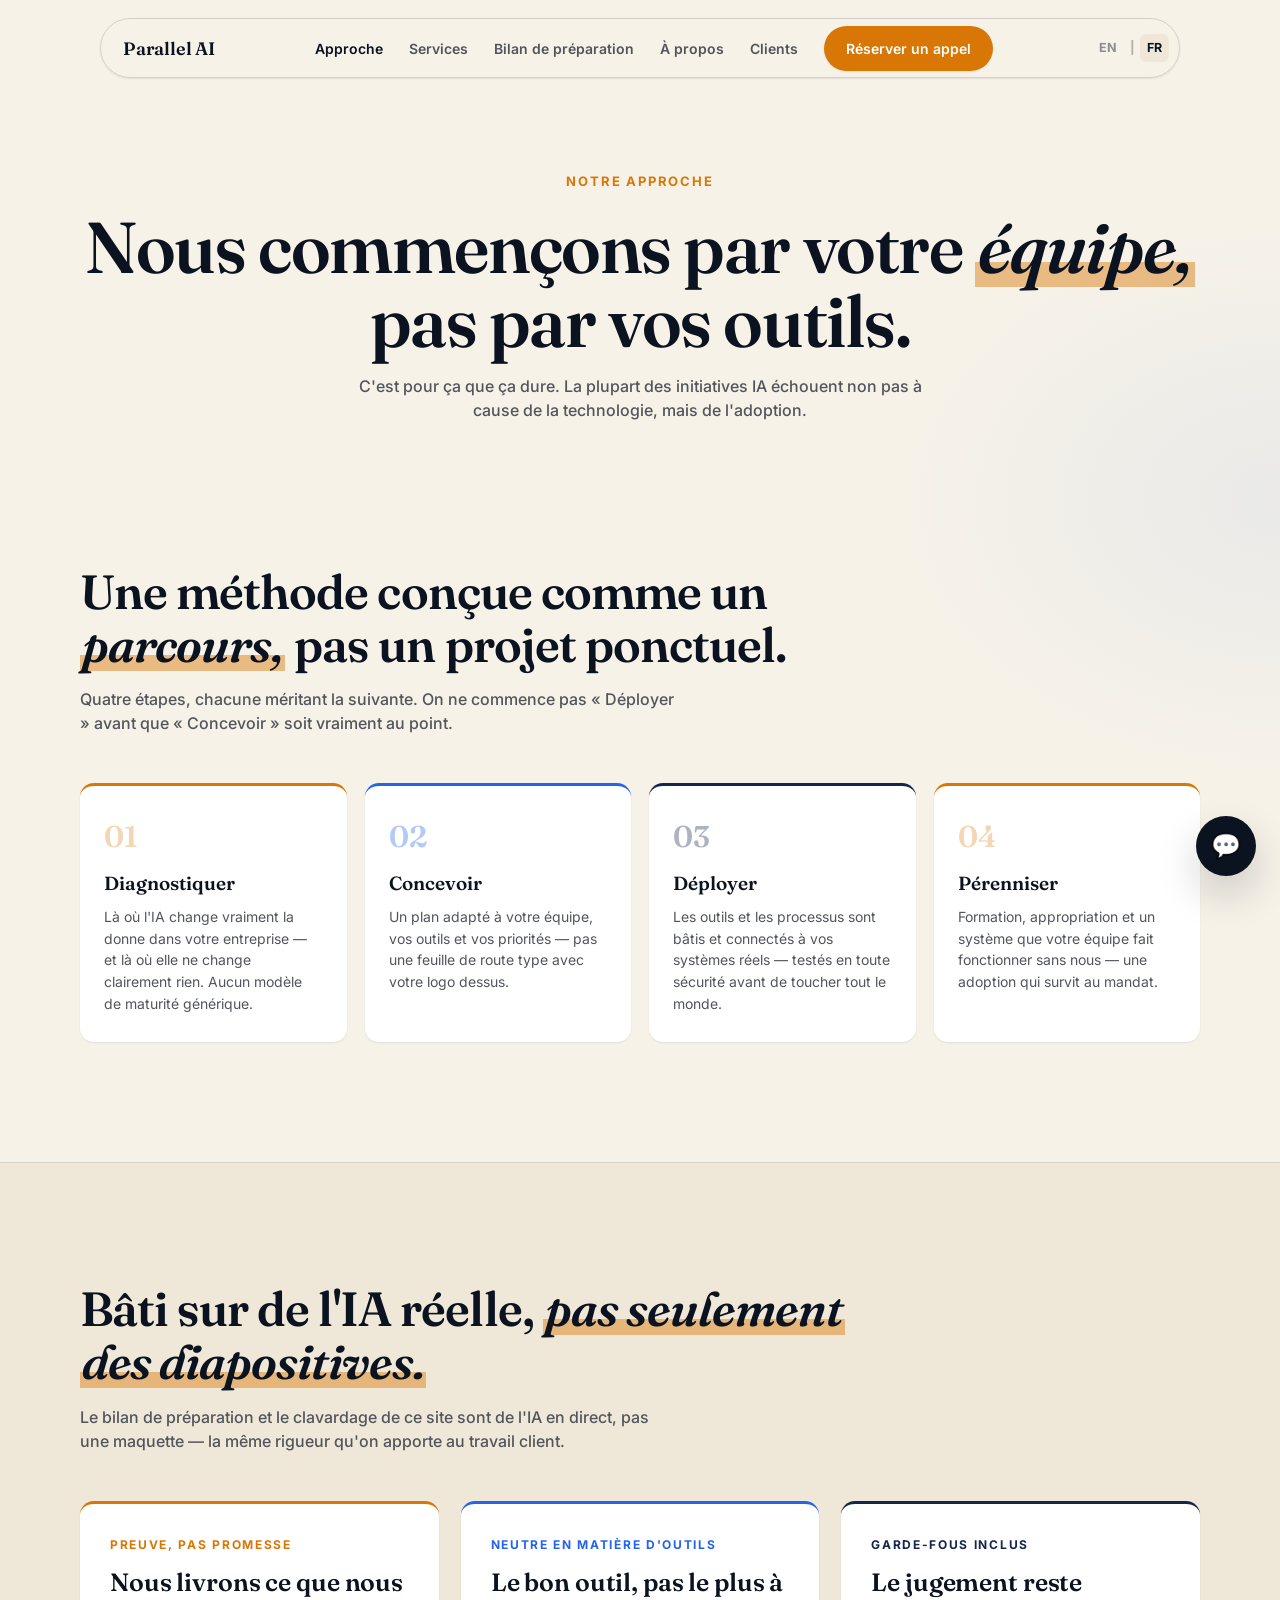
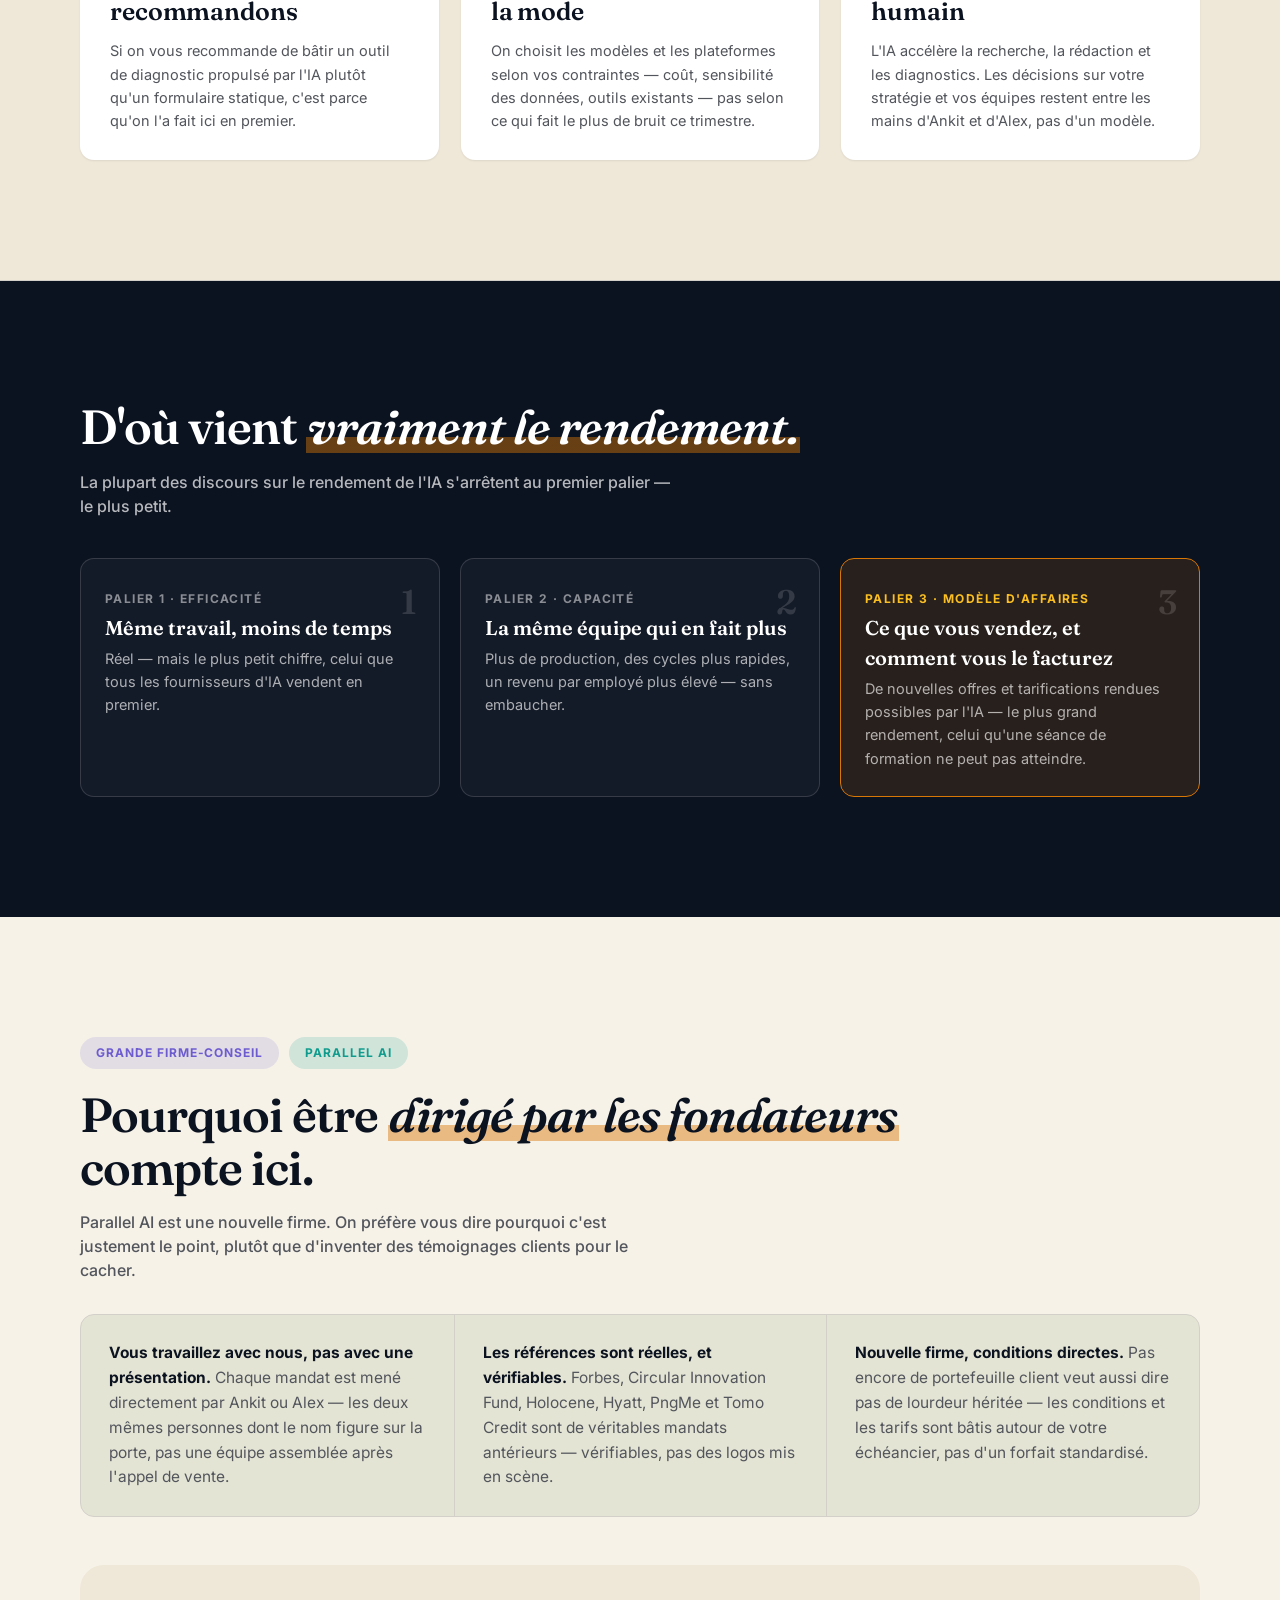
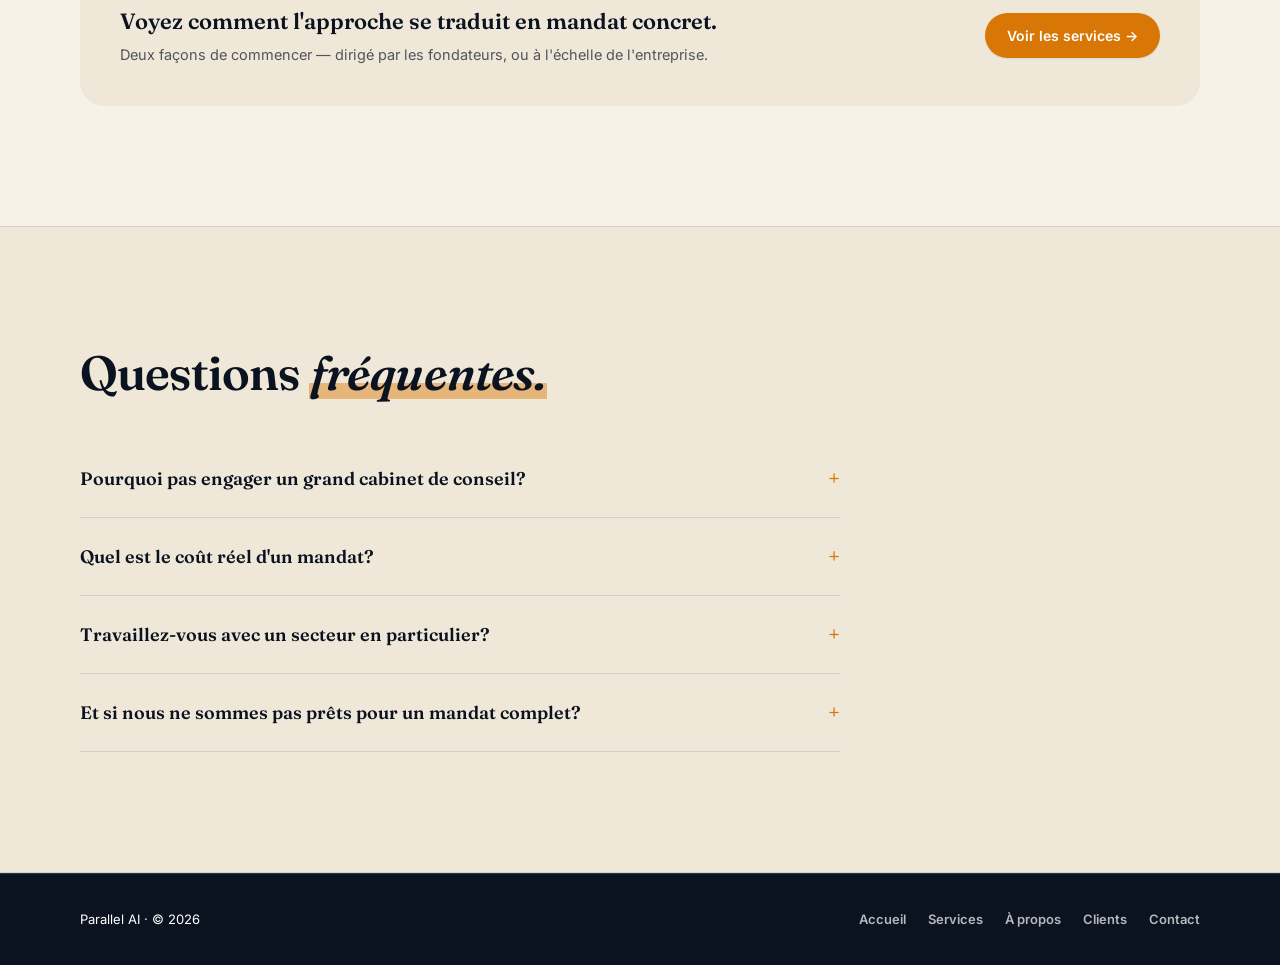
==== commit ce40cd14: "Add hyde.ai-inspired comparison-proof and stat-badge components Restyles the existing "why founder-l" ====
--- a/approach-fr.html
+++ b/approach-fr.html
@@ -21,7 +21,7 @@
       <a class="navlink" href="readiness-fr.html">Bilan de préparation</a>
       <a class="navlink" href="founders-fr.html">À propos</a>
       <a class="navlink" href="clients-fr.html">Clients</a>
-      <a href="contact-fr.html" class="btn btn-primary">Réserver un appel</a>
+      <a href="https://calendar.app.google/e9p5NZZGJtZzqpzv5" class="btn btn-primary" target="_blank" rel="noopener">Réserver un appel</a>
     </div>
     <div class="lang-toggle"><a href="approach.html">EN</a><span>|</span><a href="approach-fr.html" class="active">FR</a></div>
     <button class="hamburger" id="hamburger" aria-label="Menu"></button>
@@ -103,20 +103,18 @@
 
 <section class="section">
   <div class="wrap">
+    <div class="cmp-tags reveal"><span class="cmp-tag them">Grande Firme-Conseil</span><span class="cmp-tag us">Parallel AI</span></div>
     <h2 class="display reveal">Pourquoi être <em>dirigé par les fondateurs</em> compte ici.</h2>
     <p class="ch-sub reveal">Parallel AI est une nouvelle firme. On préfère vous dire pourquoi c'est justement le point, plutôt que d'inventer des témoignages clients pour le cacher.</p>
-    <div class="trust-grid">
-      <div class="trust-card reveal">
-        <h4>Vous travaillez avec nous, pas avec une présentation</h4>
-        <p>Chaque mandat est mené directement par Ankit ou Alex — les deux mêmes personnes dont le nom figure sur la porte, pas une équipe assemblée après l'appel de vente.</p>
+    <div class="cmp-boxes reveal">
+      <div class="cmp-box">
+        <p><b>Vous travaillez avec nous, pas avec une présentation.</b> Chaque mandat est mené directement par Ankit ou Alex — les deux mêmes personnes dont le nom figure sur la porte, pas une équipe assemblée après l'appel de vente.</p>
       </div>
-      <div class="trust-card reveal">
-        <h4>Les références sont réelles, et vérifiables</h4>
-        <p>Forbes, Circular Innovation Fund, Holocene, Hyatt, PngMe et Tomo Credit sont de véritables mandats antérieurs — vérifiables, pas des logos mis en scène.</p>
+      <div class="cmp-box">
+        <p><b>Les références sont réelles, et vérifiables.</b> Forbes, Circular Innovation Fund, Holocene, Hyatt, PngMe et Tomo Credit sont de véritables mandats antérieurs — vérifiables, pas des logos mis en scène.</p>
       </div>
-      <div class="trust-card reveal">
-        <h4>Nouvelle firme, conditions directes</h4>
-        <p>Pas encore de portefeuille client veut aussi dire pas de lourdeur héritée — les conditions et les tarifs sont bâtis autour de votre échéancier, pas d'un forfait standardisé.</p>
+      <div class="cmp-box">
+        <p><b>Nouvelle firme, conditions directes.</b> Pas encore de portefeuille client veut aussi dire pas de lourdeur héritée — les conditions et les tarifs sont bâtis autour de votre échéancier, pas d'un forfait standardisé.</p>
       </div>
     </div>
     <div class="cta-band reveal">
--- a/assets/styles.css
+++ b/assets/styles.css
@@ -29,6 +29,8 @@
   --surface: #EFE8D8;
   --link: #2563EB;
   --ink: #0B1220;
+  --cmp-a: #0F9C8E;
+  --cmp-b: #6D5BD0;
   --ink-soft: color-mix(in srgb, var(--ink) 70%, var(--background));
   --ink-muted: color-mix(in srgb, var(--ink) 45%, var(--background));
   --line: color-mix(in srgb, var(--ink) 15%, var(--background));
@@ -65,6 +67,12 @@
 /* amber highlighter-mark utility */
 .hl { background: color-mix(in srgb, var(--accent) 30%, transparent); padding: 0 .12em; border-radius: 3px; }
 .bg-dark .hl { background: color-mix(in srgb, var(--accent) 42%, transparent); }
+
+/* decorative squiggle accent */
+.squiggle { display: block; width: 140px; height: 16px; margin: 14px 0 0; }
+.squiggle path { fill: none; stroke: var(--accent); stroke-width: 2.5; stroke-linecap: round; }
+.bg-dark .squiggle path { stroke: #FBBF24; }
+.pagehead .squiggle, .hero-inner .squiggle { margin-left: auto; margin-right: auto; }
 
 .wrap { max-width: var(--max-w); margin: 0 auto; }
 .section { padding: var(--section-py) var(--pad-h); position: relative; }
@@ -133,7 +141,20 @@
 
 /* ---------- page header (non-home pages) ---------- */
 .pagehead { padding: calc(var(--section-py) * 1.1 + 40px) var(--pad-h) var(--section-py); text-align: center; }
-.pagehead .wrap { display: flex; flex-direction: column; align-items: center; }
+.pagehead .wrap { display: flex; flex-direction: column; align-items: center; position: relative; z-index: 1; }
+.pagehead.glow { position: relative; overflow: hidden; }
+.pagehead.glow::before { content: ''; position: absolute; inset: 0; z-index: 0; pointer-events: none;
+  background:
+    radial-gradient(560px 420px at 18% 20%, color-mix(in srgb, var(--accent) 12%, transparent), transparent 70%),
+    radial-gradient(480px 380px at 85% 65%, color-mix(in srgb, var(--link) 12%, transparent), transparent 70%); }
+.pagehead.glow #field { position: absolute; inset: 0; width: 100%; height: 100%; z-index: 0; }
+
+.quiz-stats { display: flex; gap: 36px; margin-top: 28px; }
+.quiz-stats > div { display: flex; flex-direction: column; align-items: center; gap: 2px; }
+.quiz-stats strong { font-family: var(--font-display); font-weight: 600; font-size: 24px; color: var(--primary); }
+.quiz-stats span { font-size: 12.5px; font-weight: 600; text-transform: uppercase; letter-spacing: .07em; color: var(--ink-muted); }
+.quiz-stats .qs-div { width: 1px; background: var(--line-strong); align-self: stretch; }
+@media (max-width: 480px) { .quiz-stats { gap: 20px; } }
 
 /* ---------- hero (home) ---------- */
 .hero-frame { position: relative; padding: calc(var(--section-py) + 40px) var(--pad-h) 40px; min-height: min(80vh, 80svh); display: flex; flex-direction: column; justify-content: center; overflow: hidden; }
@@ -150,9 +171,8 @@
 .sig-faces img.l { z-index: 1; }
 .sig-faces .s { margin-left: -26px; }
 .sig-faces .initials { display: flex; align-items: center; justify-content: center; background: var(--secondary); color: #fff; font-family: var(--font-display); font-weight: 600; font-size: 30px; }
-.sig-names { display: flex; margin-top: 4px; }
+.sig-names { display: flex; margin-top: 4px; gap: 10px; }
 .sig-names .nm { width: 100px; text-align: center; font-size: 13px; font-weight: 700; color: var(--primary); }
-.sig-names .nm + .nm { margin-left: -26px; }
 .sig-role { font-size: 12px; letter-spacing: .14em; text-transform: uppercase; color: var(--ink-muted); font-weight: 600; margin-top: 2px; }
 
 .hero-ask { margin-top: 30px; width: min(600px, 100%); }
@@ -167,7 +187,7 @@
 .ask-chip:hover { background: var(--primary); color: #fff; transform: translateY(-2px); }
 
 /* ---------- credibility strip + marquee ---------- */
-.cred-inner { display: flex; flex-direction: column; align-items: center; gap: 18px; text-align: center; }
+.cred-inner { display: flex; flex-direction: column; align-items: center; gap: 40px; text-align: center; }
 .cred-line { font-size: 15px; font-weight: 600; color: var(--ink-soft); letter-spacing: -0.005em; }
 .cred-line b { color: var(--primary); font-weight: 700; }
 .credmarq { width: 100%; overflow: hidden; -webkit-mask-image: linear-gradient(90deg, transparent, #000 12%, #000 88%, transparent); mask-image: linear-gradient(90deg, transparent, #000 12%, #000 88%, transparent); }
@@ -272,6 +292,9 @@
 .sbar .track { height: 6px; background: var(--surface); border-radius: 3px; overflow: hidden; }
 .sbar .fill { height: 100%; width: 0%; background: var(--accent); border-radius: 3px; transition: width .9s var(--ease); }
 .diag-body { font-size: 15.5px; line-height: 1.7; color: var(--ink-soft); border-left: 3px solid var(--accent); padding-left: 18px; max-width: 560px; }
+.lead-capture { margin-top: 28px; padding-top: 24px; border-top: 1px solid var(--line); }
+.lead-prompt { font-size: 14px; font-weight: 600; color: var(--ink-soft); margin-bottom: 10px; }
+.lead-status { font-size: 13px; color: var(--ink-muted); margin-top: 8px; min-height: 1.2em; }
 .diag-loading { font-size: 14px; color: var(--ink-muted); font-weight: 600; }
 @media (max-width: 900px) { .diag-cols { grid-template-columns: 1fr; gap: 40px; } .diag-left { position: static; } }
 @media (max-width: 420px) { .scan-bars { grid-template-columns: 1fr; } }
@@ -385,6 +408,25 @@
 .trust-grid .trust-card:nth-of-type(3) { border-top-color: var(--secondary); }
 @media (max-width: 900px) { .trust-grid { grid-template-columns: 1fr; } }
 
+/* ---------- comparison-proof row (tags + flat boxes) ---------- */
+.cmp-tags { display: flex; gap: 10px; margin-bottom: 20px; flex-wrap: wrap; }
+.cmp-tag { font-size: 12px; font-weight: 700; text-transform: uppercase; letter-spacing: .08em; padding: 7px 16px; border-radius: var(--r-pill); }
+.cmp-tag.them { background: color-mix(in srgb, var(--cmp-b) 14%, transparent); color: var(--cmp-b); }
+.cmp-tag.us { background: color-mix(in srgb, var(--cmp-a) 16%, transparent); color: var(--cmp-a); }
+.cmp-boxes { display: grid; grid-template-columns: repeat(3, 1fr); margin-top: 32px; border: 1px solid var(--line); border-radius: var(--r-lg); overflow: hidden; background: color-mix(in srgb, var(--cmp-a) 5%, var(--surface)); }
+.cmp-box { padding: 26px 28px; border-left: 1px solid var(--line); }
+.cmp-box:first-child { border-left: none; }
+.cmp-box b { color: var(--primary); }
+.cmp-box p { font-size: 15.5px; line-height: 1.6; color: var(--ink-soft); }
+@media (max-width: 860px) { .cmp-boxes { grid-template-columns: 1fr; } .cmp-box { border-left: none; border-top: 1px solid var(--line); } .cmp-box:first-child { border-top: none; } }
+
+/* ---------- bold stat badges ---------- */
+.stat-badges { display: flex; gap: 16px; flex-wrap: wrap; margin-top: 28px; }
+.stat-badge { background: color-mix(in srgb, var(--accent) 8%, transparent); border-radius: var(--r-lg); padding: 16px 22px; flex: 1 1 170px; max-width: 220px; }
+.stat-badge strong { display: block; font-family: var(--font-display); font-weight: 600; font-size: 28px; color: var(--primary); line-height: 1.1; }
+.stat-badge span { display: block; font-size: 12px; font-weight: 600; text-transform: uppercase; letter-spacing: .06em; color: var(--ink-muted); margin-top: 4px; }
+.quiz-stats > div:not(.qs-div) { background: color-mix(in srgb, var(--accent) 6%, transparent); border-radius: 12px; padding: 14px 22px; }
+
 /* ---------- closing / footer ---------- */
 .ch-hello { text-align: center; position: relative; overflow: hidden; padding-top: calc(var(--section-py) + 20px); }
 #field-dark { position: absolute; inset: 0; width: 100%; height: 100%; z-index: 0; }
@@ -428,6 +470,10 @@
 .msg.bot-m { background: var(--surface); color: var(--ink); align-self: flex-start; border-bottom-left-radius: 4px; }
 .msg.user-m { background: var(--primary); color: #fff; align-self: flex-end; border-bottom-right-radius: 4px; }
 .msg.thinking { font-size: 12px; color: var(--ink-muted); background: transparent; padding: 4px 2px; }
+.msg.lead-inline .lead-row { display: flex; gap: 6px; margin-top: 8px; }
+.msg.lead-inline input[type="email"] { flex: 1; min-width: 0; border: 1px solid var(--line-strong); border-radius: var(--r-pill); padding: 6px 12px; font-size: 12.5px; font-family: var(--font-body); }
+.msg.lead-inline button { background: var(--accent); color: #fff; border: none; border-radius: var(--r-pill); font-size: 12.5px; font-weight: 600; padding: 6px 14px; cursor: pointer; flex-shrink: 0; }
+.msg.lead-inline .lead-status { display: block; font-size: 11.5px; color: var(--ink-muted); margin-top: 6px; }
 .bot-chips { padding: 0 16px 10px; display: flex; flex-wrap: wrap; gap: 6px; }
 .bot-chip { font-size: 11.5px; color: var(--ink); border: 1px solid var(--line); border-radius: var(--r-pill); background: #fff; padding: 6px 11px; cursor: pointer; }
 .bot-chip:hover { background: var(--surface); }
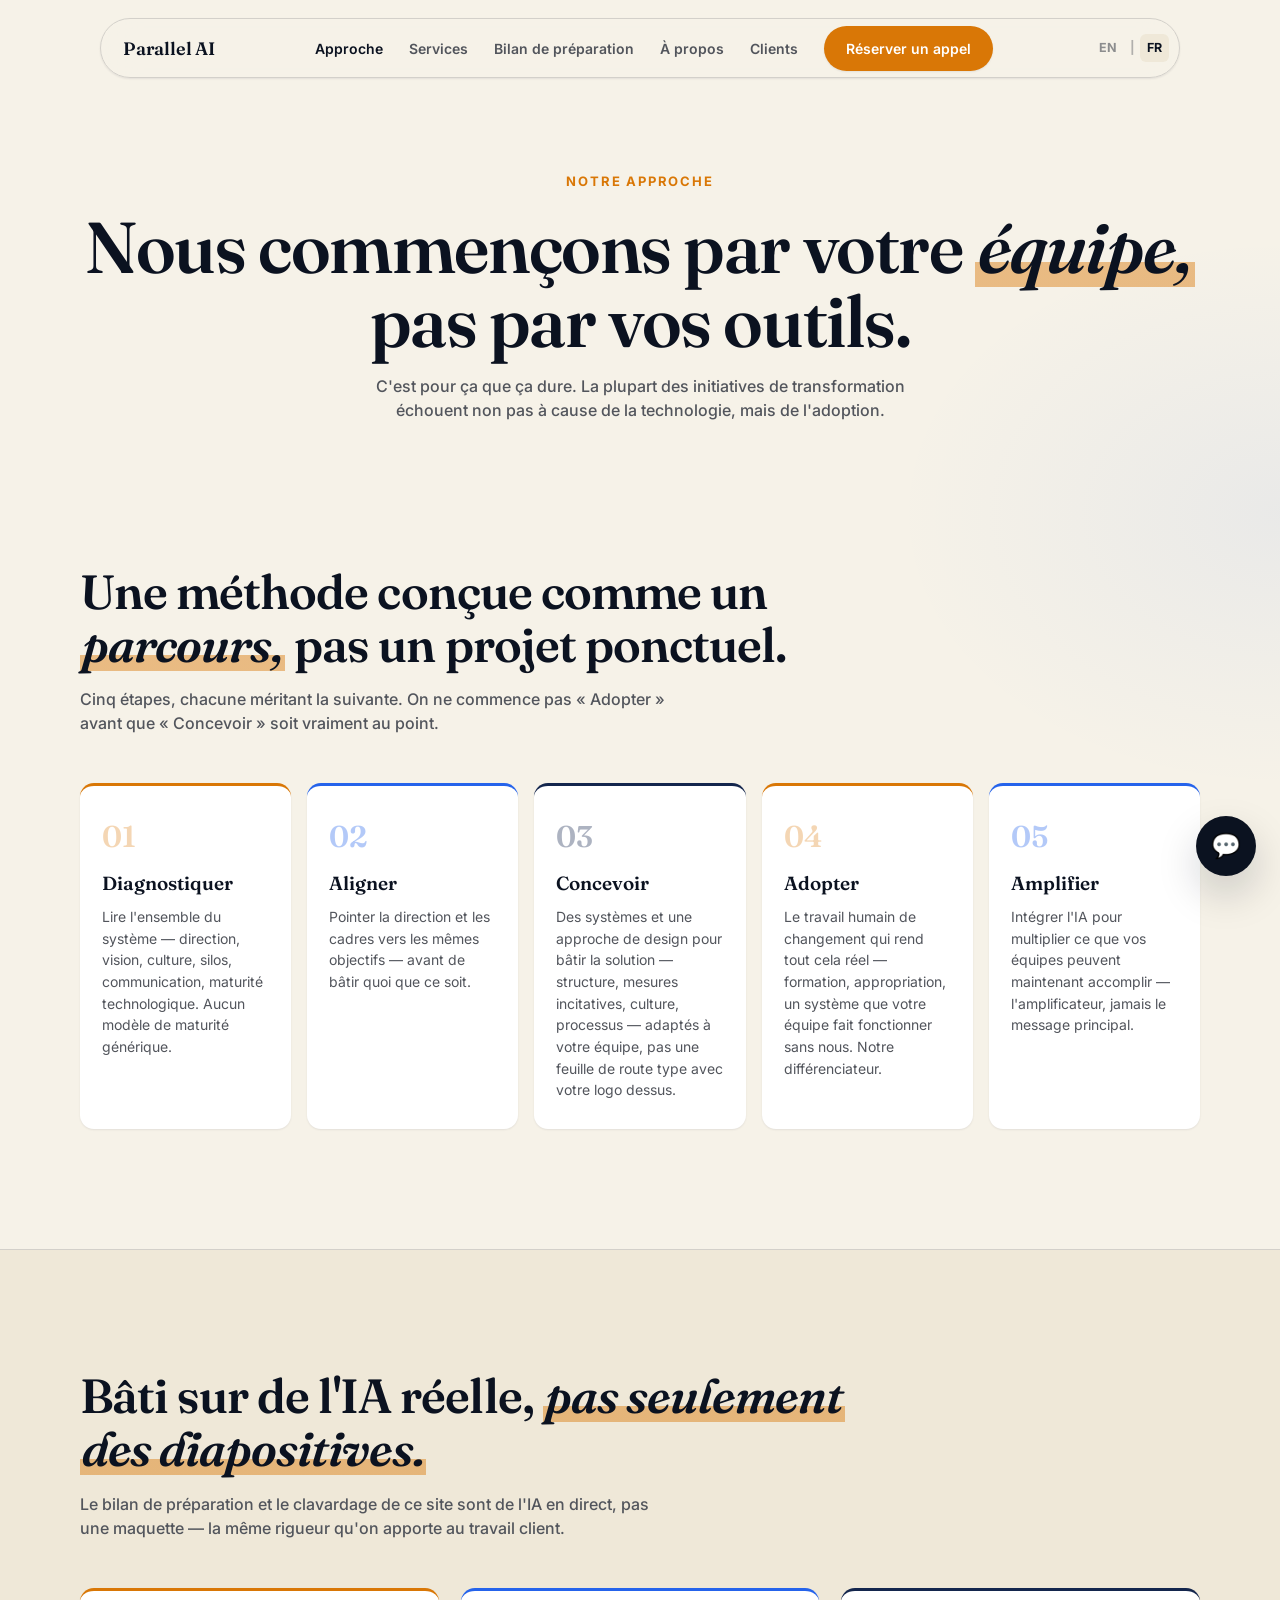
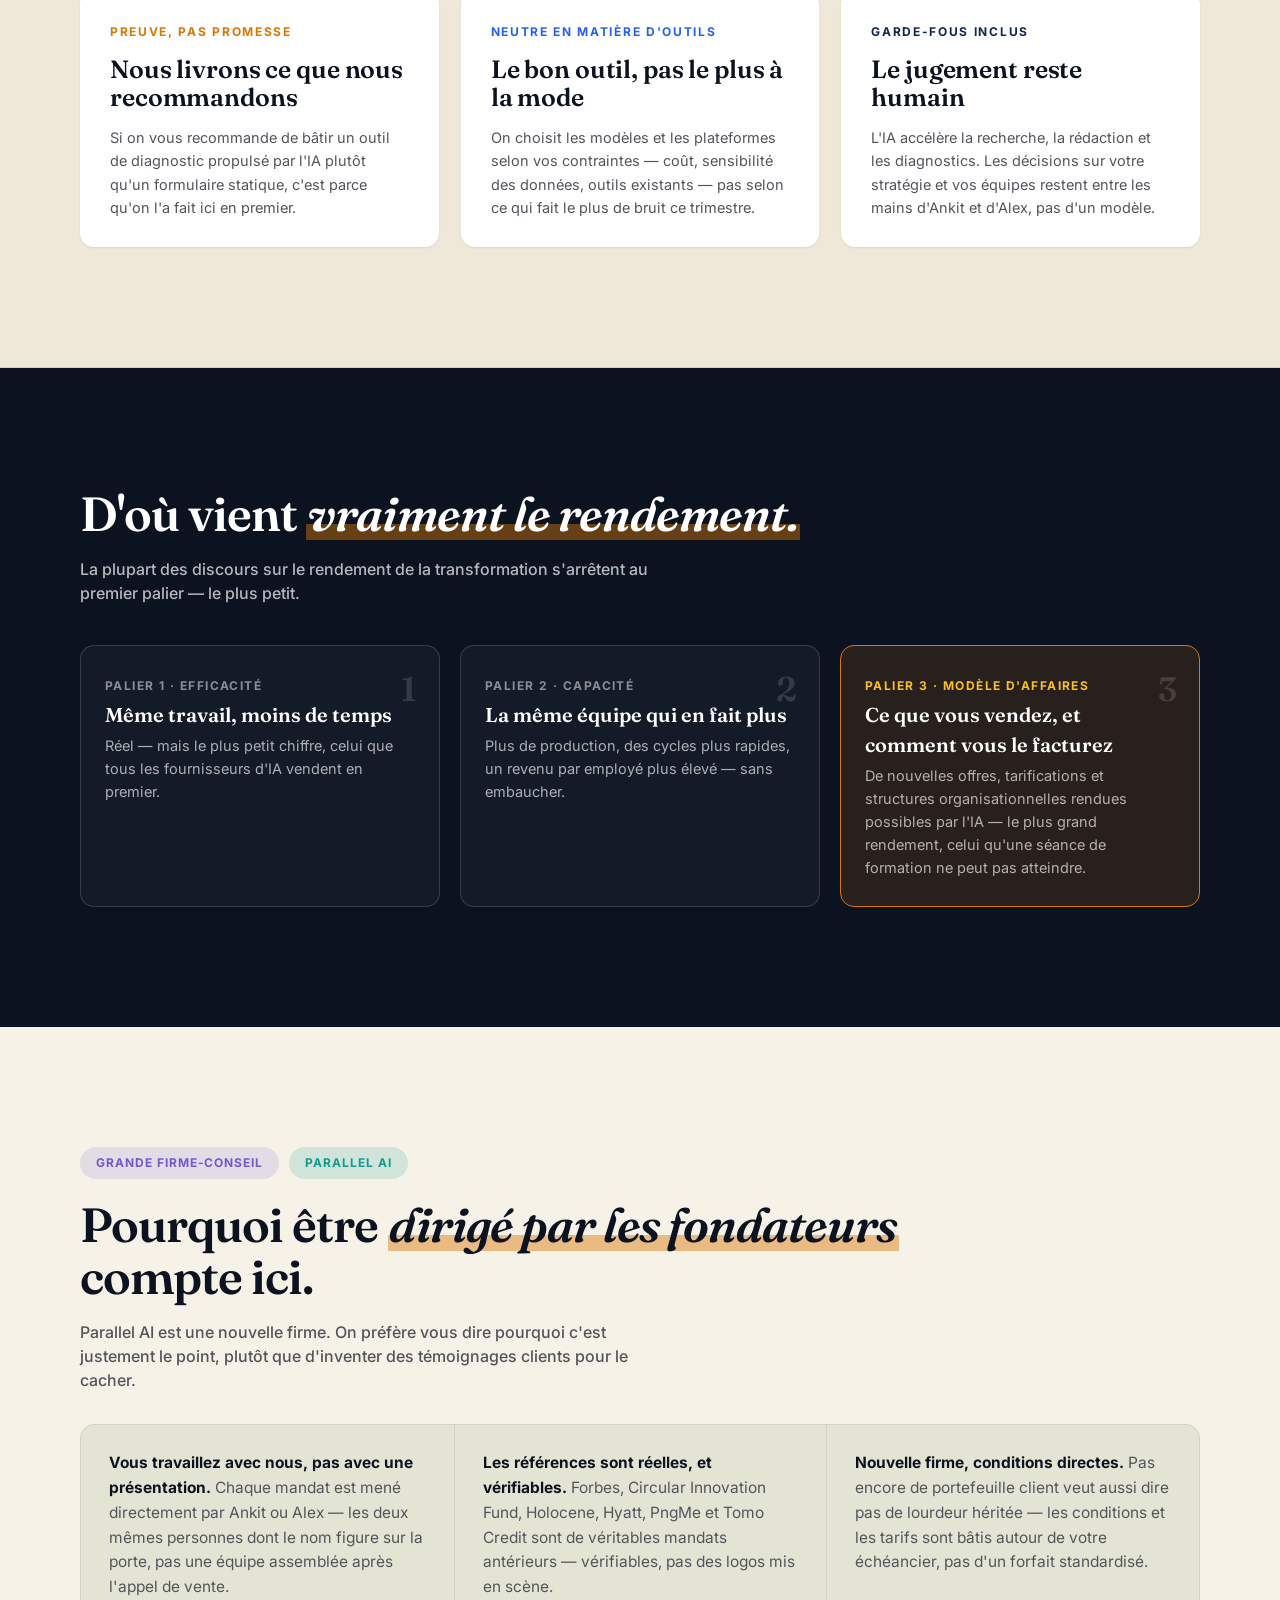
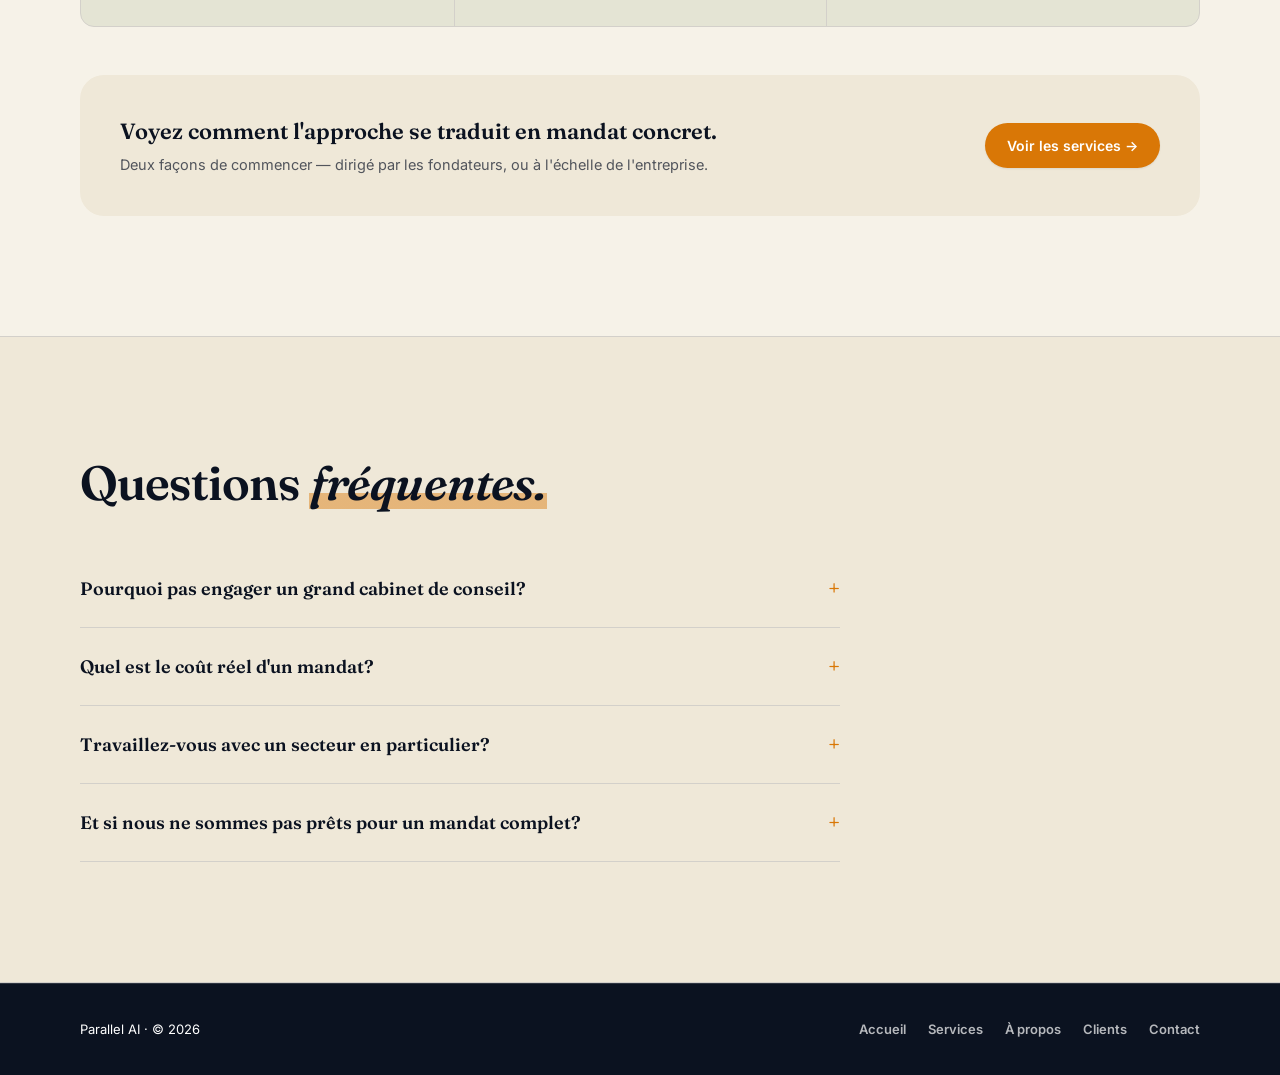
==== commit 9ac545a9: "Reposition: human-centered transformation, amplified by AI Shifts the firm's positioning from "AI co" ====
--- a/approach-fr.html
+++ b/approach-fr.html
@@ -4,7 +4,7 @@
 <meta charset="UTF-8">
 <meta name="viewport" content="width=device-width, initial-scale=1.0">
 <title>Approche — Parallel AI</title>
-<meta name="description" content="Comment fonctionne l'approche de Parallel AI en conseil IA : une méthode conçue comme un parcours, pas un projet ponctuel — diagnostiquer, concevoir, déployer, pérenniser.">
+<meta name="description" content="Comment fonctionne l'approche de Parallel AI : une méthode conçue comme un parcours, pas un projet ponctuel — Diagnostiquer, Aligner, Concevoir, Adopter, Amplifier.">
 <link rel="preconnect" href="https://fonts.googleapis.com">
 <link rel="preconnect" href="https://fonts.gstatic.com" crossorigin>
 <link href="https://fonts.googleapis.com/css2?family=Fraunces:opsz,wght@9..144,500;9..144,600&family=Inter:wght@400;500;600;700;800&display=swap" rel="stylesheet">
@@ -32,34 +32,39 @@
   <div class="wrap">
     <p class="eyebrow reveal">Notre approche</p>
     <h1 class="display reveal">Nous commençons par votre <em>équipe,</em> pas par vos outils.</h1>
-    <p class="ch-sub reveal" style="margin-left:auto;margin-right:auto;text-align:center;">C'est pour ça que ça dure. La plupart des initiatives IA échouent non pas à cause de la technologie, mais de l'adoption.</p>
+    <p class="ch-sub reveal" style="margin-left:auto;margin-right:auto;text-align:center;">C'est pour ça que ça dure. La plupart des initiatives de transformation échouent non pas à cause de la technologie, mais de l'adoption.</p>
   </div>
 </header>
 
 <section class="section tight">
   <div class="wrap">
     <h2 class="display reveal">Une méthode conçue comme un <em>parcours,</em> pas un projet ponctuel.</h2>
-    <p class="ch-sub reveal">Quatre étapes, chacune méritant la suivante. On ne commence pas « Déployer » avant que « Concevoir » soit vraiment au point.</p>
+    <p class="ch-sub reveal">Cinq étapes, chacune méritant la suivante. On ne commence pas « Adopter » avant que « Concevoir » soit vraiment au point.</p>
     <div class="grid-4">
       <div class="step reveal">
         <div class="step-n">01</div>
         <h3>Diagnostiquer</h3>
-        <p>Là où l'IA change vraiment la donne dans votre entreprise — et là où elle ne change clairement rien. Aucun modèle de maturité générique.</p>
+        <p>Lire l'ensemble du système — direction, vision, culture, silos, communication, maturité technologique. Aucun modèle de maturité générique.</p>
       </div>
       <div class="step reveal">
         <div class="step-n">02</div>
-        <h3>Concevoir</h3>
-        <p>Un plan adapté à votre équipe, vos outils et vos priorités — pas une feuille de route type avec votre logo dessus.</p>
+        <h3>Aligner</h3>
+        <p>Pointer la direction et les cadres vers les mêmes objectifs — avant de bâtir quoi que ce soit.</p>
       </div>
       <div class="step reveal">
         <div class="step-n">03</div>
-        <h3>Déployer</h3>
-        <p>Les outils et les processus sont bâtis et connectés à vos systèmes réels — testés en toute sécurité avant de toucher tout le monde.</p>
+        <h3>Concevoir</h3>
+        <p>Des systèmes et une approche de design pour bâtir la solution — structure, mesures incitatives, culture, processus — adaptés à votre équipe, pas une feuille de route type avec votre logo dessus.</p>
       </div>
       <div class="step reveal">
         <div class="step-n">04</div>
-        <h3>Pérenniser</h3>
-        <p>Formation, appropriation et un système que votre équipe fait fonctionner sans nous — une adoption qui survit au mandat.</p>
+        <h3>Adopter</h3>
+        <p>Le travail humain de changement qui rend tout cela réel — formation, appropriation, un système que votre équipe fait fonctionner sans nous. Notre différenciateur.</p>
+      </div>
+      <div class="step reveal">
+        <div class="step-n">05</div>
+        <h3>Amplifier</h3>
+        <p>Intégrer l'IA pour multiplier ce que vos équipes peuvent maintenant accomplir — l'amplificateur, jamais le message principal.</p>
       </div>
     </div>
   </div>
@@ -92,11 +97,11 @@
 <section class="section bg-dark">
   <div class="wrap">
     <h2 class="display reveal">D'où vient <em>vraiment le rendement.</em></h2>
-    <p class="ch-sub reveal">La plupart des discours sur le rendement de l'IA s'arrêtent au premier palier — le plus petit.</p>
+    <p class="ch-sub reveal">La plupart des discours sur le rendement de la transformation s'arrêtent au premier palier — le plus petit.</p>
     <div class="pg-grid3">
       <div class="tier-box reveal"><span class="tb-n">1</span><span class="tb-k">Palier 1 · Efficacité</span><h3>Même travail, moins de temps</h3><p>Réel — mais le plus petit chiffre, celui que tous les fournisseurs d'IA vendent en premier.</p></div>
       <div class="tier-box reveal"><span class="tb-n">2</span><span class="tb-k">Palier 2 · Capacité</span><h3>La même équipe qui en fait plus</h3><p>Plus de production, des cycles plus rapides, un revenu par employé plus élevé — sans embaucher.</p></div>
-      <div class="tier-box t3 reveal"><span class="tb-n">3</span><span class="tb-k">Palier 3 · Modèle d'affaires</span><h3>Ce que vous vendez, et comment vous le facturez</h3><p>De nouvelles offres et tarifications rendues possibles par l'IA — le plus grand rendement, celui qu'une séance de formation ne peut pas atteindre.</p></div>
+      <div class="tier-box t3 reveal"><span class="tb-n">3</span><span class="tb-k">Palier 3 · Modèle d'affaires</span><h3>Ce que vous vendez, et comment vous le facturez</h3><p>De nouvelles offres, tarifications et structures organisationnelles rendues possibles par l'IA — le plus grand rendement, celui qu'une séance de formation ne peut pas atteindre.</p></div>
     </div>
   </div>
 </section>
@@ -141,7 +146,7 @@
       </details>
       <details class="faq-item reveal">
         <summary>Travaillez-vous avec un secteur en particulier?</summary>
-        <p>Le parcours direct d'Ankit est en fintech et technologies propres, mais la méthode — diagnostiquer, concevoir, déployer, pérenniser — n'est pas propre à un secteur. Si votre équipe a des outils d'IA sans adoption, ou aucune stratégie du tout, c'est le vrai signal à surveiller.</p>
+        <p>Le parcours direct d'Ankit est en fintech et technologies propres, mais la méthode — diagnostiquer, aligner, concevoir, adopter, amplifier — n'est pas propre à un secteur. Si votre direction n'est pas alignée, si votre équipe a des outils sans adoption, ou si vous n'avez aucune stratégie de croissance, c'est le vrai signal à surveiller.</p>
       </details>
       <details class="faq-item reveal">
         <summary>Et si nous ne sommes pas prêts pour un mandat complet?</summary>
@@ -169,7 +174,7 @@
   </div>
   <div class="bot-panel">
     <div class="bot-thread" id="bot-thread">
-      <div class="msg bot-m">Des questions sur la stratégie IA, l'adoption ou notre façon de travailler? Demandez-moi n'importe quoi — je répondrai honnêtement.</div>
+      <div class="msg bot-m">Des questions sur le leadership, la culture, l'adoption de l'IA ou notre façon de travailler? Demandez-moi n'importe quoi — je répondrai honnêtement.</div>
     </div>
     <div class="bot-chips" id="bot-chips">
       <button class="bot-chip">Quel est le coût d'un mandat?</button>
--- a/assets/styles.css
+++ b/assets/styles.css
@@ -195,6 +195,8 @@
 .credmarq:hover .credtrack { animation-play-state: paused; }
 @keyframes marq { from { transform: translateX(0); } to { transform: translateX(-50%); } }
 .lg-item img { height: 40px; width: auto; max-width: 200px; object-fit: contain; filter: grayscale(1); opacity: .75; transition: all .2s; }
+.lg-item img[src*="logo-faro"] { opacity: .5; }
+.lg-item:hover img[src*="logo-faro"] { opacity: 1; }
 .lg-item:hover img { filter: grayscale(0); opacity: 1; }
 .lg-item .lg-word { font-family: var(--font-display); font-weight: 600; font-size: 22px; letter-spacing: -0.01em; color: var(--ink-soft); opacity: .8; transition: all .2s; white-space: nowrap; }
 .lg-item:hover .lg-word { color: var(--primary); opacity: 1; }
@@ -221,18 +223,21 @@
 @media (max-width: 760px) { .grid-2 { grid-template-columns: 1fr; } }
 
 /* ---------- method / journey steps (4-up numbered) ---------- */
-.grid-4 { display: grid; grid-template-columns: repeat(4, 1fr); gap: 18px; margin-top: 48px; }
-.step { background: #fff; border-radius: var(--r-lg); padding: 28px 24px; box-shadow: var(--shadow-sm); border-top: 3px solid var(--accent); position: relative; }
+.grid-4 { display: grid; grid-template-columns: repeat(5, 1fr); gap: 16px; margin-top: 48px; }
+.step { background: #fff; border-radius: var(--r-lg); padding: 28px 22px; box-shadow: var(--shadow-sm); border-top: 3px solid var(--accent); position: relative; }
 .step .step-n { font-family: var(--font-display); font-weight: 600; font-size: 30px; color: color-mix(in srgb, var(--accent) 30%, transparent); margin-bottom: 10px; }
 .step h3 { font-family: var(--font-display); font-weight: 600; font-size: 19px; color: var(--primary); margin-bottom: 8px; }
 .step p { font-size: 14px; color: var(--ink-soft); line-height: 1.55; }
-.grid-4 .step:nth-of-type(4n+2) { border-top-color: var(--link); }
-.grid-4 .step:nth-of-type(4n+2) .step-n { color: color-mix(in srgb, var(--link) 35%, transparent); }
-.grid-4 .step:nth-of-type(4n+3) { border-top-color: var(--secondary); }
-.grid-4 .step:nth-of-type(4n+3) .step-n { color: color-mix(in srgb, var(--secondary) 35%, transparent); }
-.grid-4 .step:nth-of-type(4n) { border-top-color: var(--accent); }
-@media (max-width: 900px) { .grid-4 { grid-template-columns: repeat(2, 1fr); } }
-@media (max-width: 560px) { .grid-4 { grid-template-columns: 1fr; } }
+.grid-4 .step:nth-of-type(2) { border-top-color: var(--link); }
+.grid-4 .step:nth-of-type(2) .step-n { color: color-mix(in srgb, var(--link) 35%, transparent); }
+.grid-4 .step:nth-of-type(3) { border-top-color: var(--secondary); }
+.grid-4 .step:nth-of-type(3) .step-n { color: color-mix(in srgb, var(--secondary) 35%, transparent); }
+.grid-4 .step:nth-of-type(4) { border-top-color: var(--accent); }
+.grid-4 .step:nth-of-type(5) { border-top-color: var(--link); }
+.grid-4 .step:nth-of-type(5) .step-n { color: color-mix(in srgb, var(--link) 35%, transparent); }
+@media (max-width: 1100px) { .grid-4 { grid-template-columns: repeat(3, 1fr); } }
+@media (max-width: 700px) { .grid-4 { grid-template-columns: repeat(2, 1fr); } }
+@media (max-width: 460px) { .grid-4 { grid-template-columns: 1fr; } }
 
 /* ---------- FAQ accordion (native <details>, no JS needed) ---------- */
 .faq-list { max-width: 760px; margin-top: 40px; }
@@ -359,6 +364,15 @@
 .founder-card p { font-size: 14.5px; color: var(--ink-soft); line-height: 1.65; margin-bottom: 10px; }
 @media (max-width: 860px) { .founders-grid { grid-template-columns: 1fr; } }
 
+/* ---------- honors + press mentions ---------- */
+.honors { display: flex; flex-wrap: wrap; gap: 10px; margin-top: 16px; }
+.honor-chip { font-size: 12.5px; font-weight: 600; color: var(--ink-soft); background: var(--surface); border: 1px solid var(--line); border-radius: var(--r-pill); padding: 7px 14px; }
+.press-row { display: flex; align-items: center; gap: 22px; margin-top: 32px; flex-wrap: wrap; }
+.press-label { font-size: 12px; font-weight: 700; text-transform: uppercase; letter-spacing: .08em; color: var(--ink-muted); flex-shrink: 0; }
+.press-logos { display: flex; align-items: center; gap: 28px; flex-wrap: wrap; }
+.press-logos img { height: 22px; width: auto; max-width: 120px; object-fit: contain; filter: grayscale(1); opacity: .7; transition: opacity .2s; }
+.press-logos img:hover { opacity: 1; }
+
 /* ---------- timeline (year / rail / card) ---------- */
 .timeline { position: relative; margin-top: 44px; }
 .timeline-step { display: grid; grid-template-columns: 112px 34px 1fr; align-items: start; }
